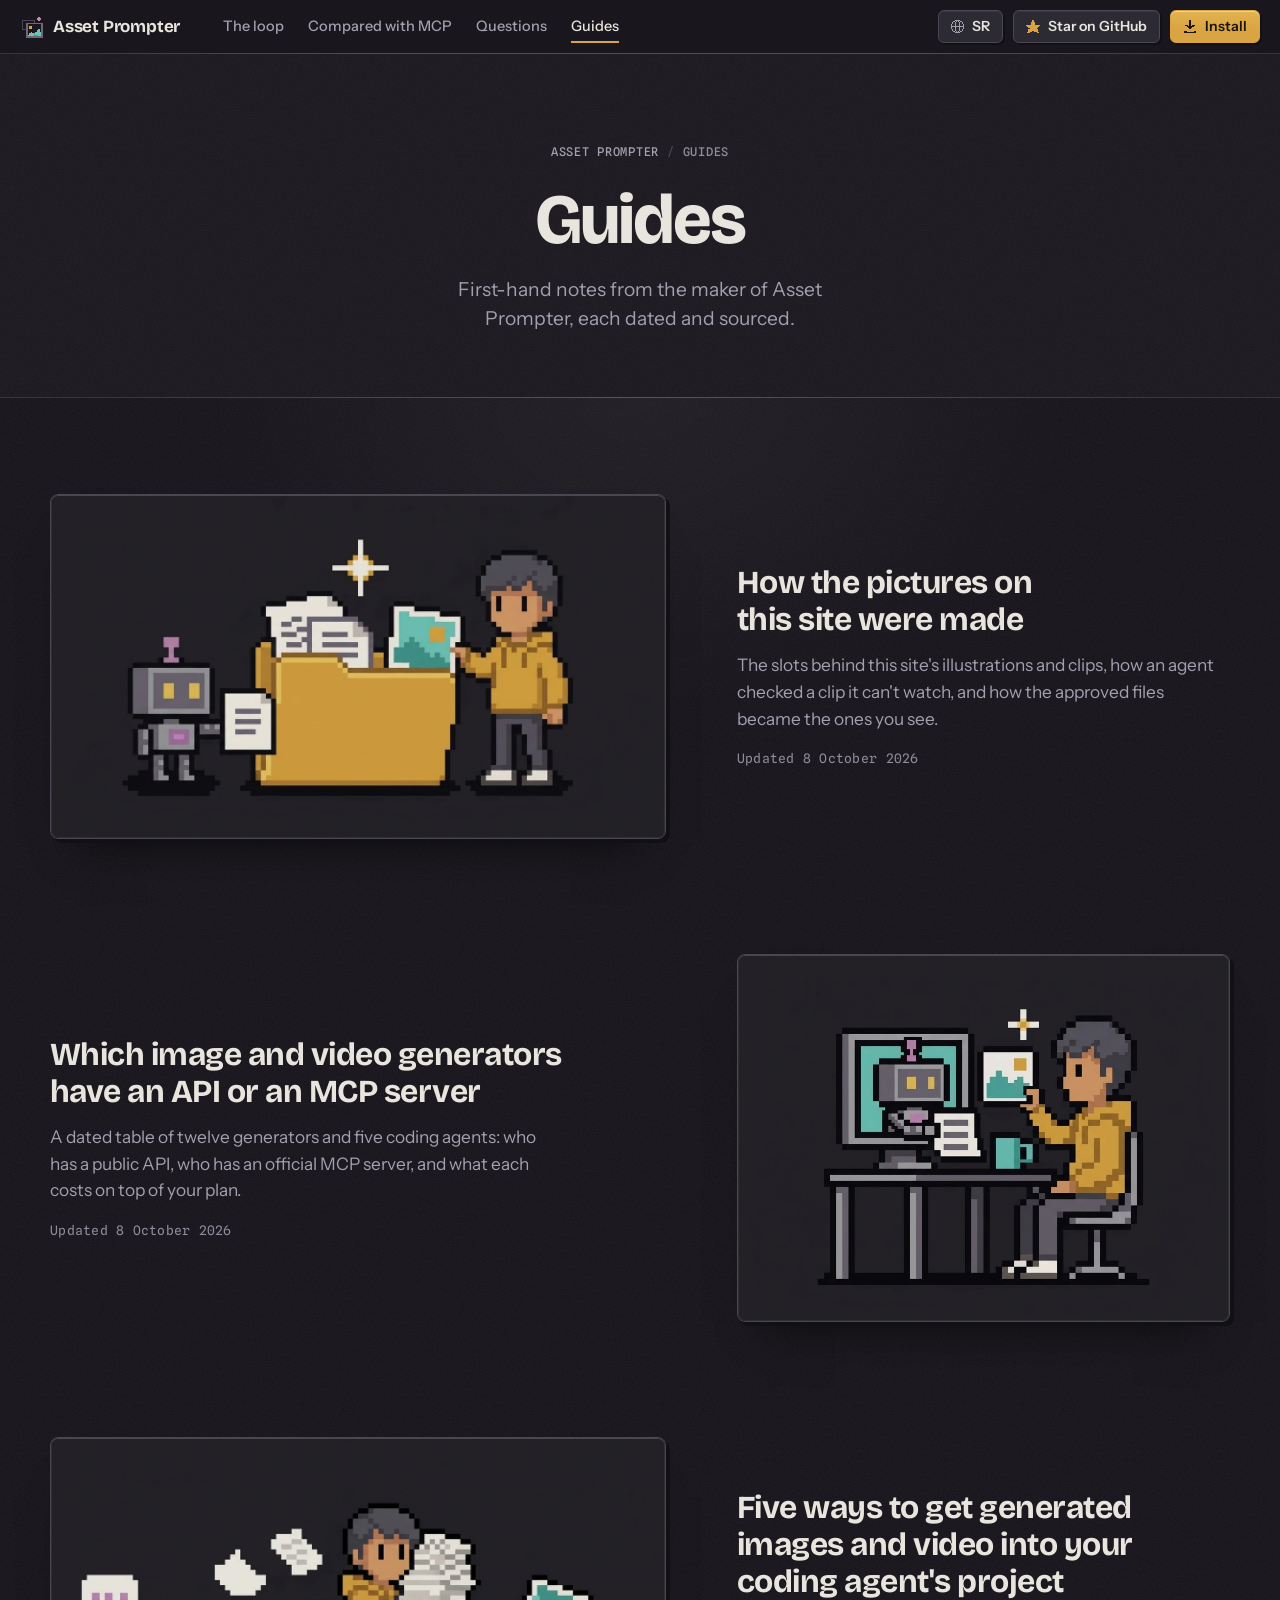
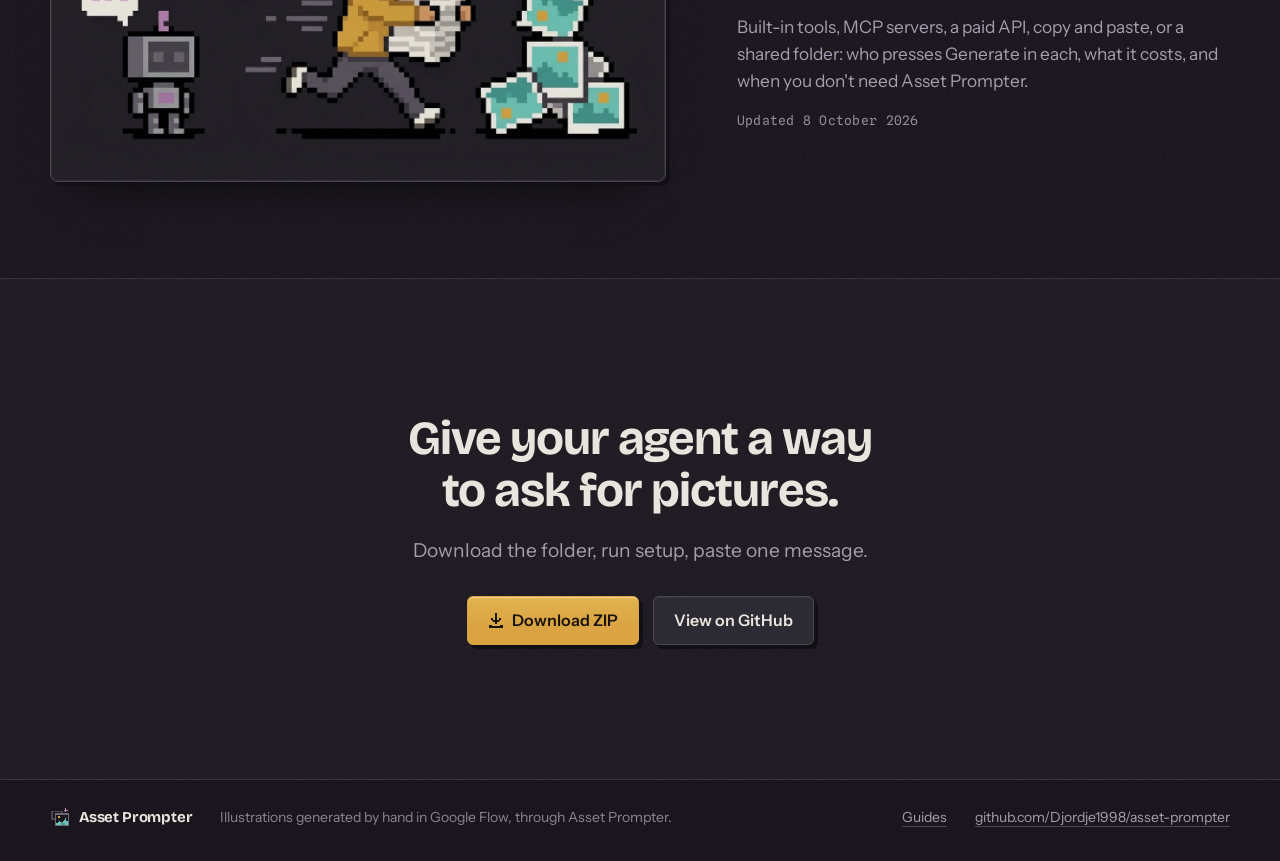
==== guides/index.html @ 22ad36cc "Guides: tables fit a tablet, show they scroll on a phone; one style of quotation marks - .guide-tabl" ====
<!doctype html>
<html lang="en">
  <head>
    <meta charset="utf-8" />
    <meta name="viewport" content="width=device-width, initial-scale=1" />
    <title data-i18n="g.hub.title">Asset Prompter guides: agents, image and video tools</title>
    <meta name="description" data-i18n-content="g.hub.description" content="How this site's pictures were made, which image and video generators have an API or MCP server, and how images get into a coding agent's project." />
    <meta name="robots" content="index, follow, max-image-preview:large, max-snippet:-1, max-video-preview:-1" />
    <meta name="author" content="Đorđe Novaković" />
    <!-- A guide sits two folders down, so every address in it starts at the root, as in 404.html. Its Serbian copy,
         made by tools/build-sr.mjs, is the same path under /sr/; both name both in their hreflang links. -->
    <link rel="canonical" href="https://assetprompter.com/guides/" />
    <link rel="alternate" hreflang="en" href="https://assetprompter.com/guides/" />
    <link rel="alternate" hreflang="sr" href="https://assetprompter.com/sr/guides/" />
    <link rel="alternate" hreflang="x-default" href="https://assetprompter.com/guides/" />
    <!-- The language. A reader who chose Serbian (with the language link of a guide, or the menu of the home page; both
         keep the choice in localStorage) and opens an English guide goes on to its Serbian copy, which the hreflang
         link above names, before anything is fetched or drawn; ?lang=en keeps English, as on the home page. A guide that
         has no Serbian copy yet has no such link, and stays. The guides load no other script. -->
    <script>
      (function () {
        var root = document.documentElement;
        var asked = (/[?&]lang=([a-z]+)/.exec(location.search) || [])[1];
        var saved = null;
        try {
          saved = localStorage.getItem("lang");
        } catch (e) {}
        var other = document.querySelector('link[rel="alternate"][hreflang="' + (root.lang === "en" ? "sr" : "en") + '"]');
        if (other) {
          var path = new URL(other.href).pathname;
          if (root.lang === "en" && (asked === "sr" || (saved === "sr" && asked !== "en"))) location.replace(path + location.hash);
          else if (root.lang !== "en" && asked === "en") location.replace(path + "?lang=en" + location.hash);
        }
        // The parts of the page, the same in both languages. A place is one of them and how far into it the window's
        // top is, since the other language's text runs to other heights (as main.js does on the home page).
        var parts = function () {
          return document.querySelectorAll("main > section, body > footer");
        };
        // Following a language link keeps that choice, as the menu of the home page does, and the reader's place. The
        // other page takes the place of this one in the history, so Back does not lead to a page the choice sends on.
        // With a modifier the link opens as any link does.
        document.addEventListener("click", function (event) {
          var link = event.target.closest && event.target.closest("a[data-lang]");
          if (!link || event.button || event.metaKey || event.ctrlKey || event.shiftKey || event.altKey) return;
          var lang = link.getAttribute("data-lang");
          var kept = false;
          try {
            localStorage.setItem("lang", lang);
            kept = localStorage.getItem("lang") === lang;
          } catch (e) {}
          try {
            var all = parts();
            for (var i = all.length - 1; i >= 0; i--) {
              var box = all[i].getBoundingClientRect();
              if (box.top <= 0 || i === 0) {
                sessionStorage.setItem("guide-place", JSON.stringify({ i: i, f: Math.max(0, Math.min(1, -box.top / box.height)), at: Date.now() }));
                break;
              }
            }
          } catch (e) {}
          event.preventDefault();
          // A Serbian choice that could not be replaced would send the English guide back to the Serbian one.
          location.replace(link.getAttribute("href") + (lang === "en" && !kept ? "?lang=en" : ""));
        });
        // Coming from the other language: start where the reader was. Once more when the fonts are in, if nothing has moved.
        var place = null;
        try {
          place = JSON.parse(sessionStorage.getItem("guide-place"));
          sessionStorage.removeItem("guide-place");
        } catch (e) {}
        if (place && Date.now() - place.at < 10000) {
          document.addEventListener("DOMContentLoaded", function () {
            var part = parts()[place.i];
            if (!part) return;
            var go = function () {
              // At once: the stylesheet's smooth scrolling would ease it.
              root.style.scrollBehavior = "auto";
              scrollTo(0, Math.round(part.getBoundingClientRect().top + scrollY + part.offsetHeight * place.f));
              root.style.scrollBehavior = "";
              return scrollY;
            };
            // Once the stylesheet is in (it holds the first paint, but not DOMContentLoaded).
            var css = document.querySelector('link[rel="stylesheet"]');
            var start = function () {
              var landed = go();
              if (document.fonts) {
                document.fonts.ready.then(function () {
                  if (scrollY === landed) go();
                });
              }
            };
            if (!css || css.sheet) start();
            else css.addEventListener("load", start);
          });
        }
      })();
    </script>
    <meta name="theme-color" content="#19171d" />
    <meta name="color-scheme" content="dark" />
    <meta name="format-detection" content="telephone=no" />
    <meta property="og:type" content="website" />
    <meta property="og:site_name" content="Asset Prompter" />
    <meta property="og:locale" data-i18n-content="og.locale" content="en_US" />
    <meta property="og:locale:alternate" data-i18n-content="og.locale.alt" content="sr_RS" />
    <meta property="og:title" data-i18n-content="g.hub.title" content="Asset Prompter guides: agents, image and video tools" />
    <meta property="og:description" data-i18n-content="g.hub.description" content="How this site's pictures were made, which image and video generators have an API or MCP server, and how images get into a coding agent's project." />
    <meta property="og:url" content="https://assetprompter.com/guides/" />
    <meta property="og:image" data-i18n-content="og.image" content="https://assetprompter.com/assets/og.jpg" />
    <meta property="og:image:type" content="image/jpeg" />
    <meta property="og:image:width" content="1200" />
    <meta property="og:image:height" content="630" />
    <meta property="og:image:alt" data-i18n-content="og.alt" content="Asset Prompter: your agent writes the prompt, you make the picture. A robot and a person on either side of a shared folder." />
    <meta name="twitter:card" content="summary_large_image" />
    <meta name="twitter:title" data-i18n-content="g.hub.title" content="Asset Prompter guides: agents, image and video tools" />
    <meta name="twitter:description" data-i18n-content="g.hub.description" content="How this site's pictures were made, which image and video generators have an API or MCP server, and how images get into a coding agent's project." />
    <meta name="twitter:image" data-i18n-content="og.image" content="https://assetprompter.com/assets/og.jpg" />
    <meta name="twitter:image:alt" data-i18n-content="og.alt" content="Asset Prompter: your agent writes the prompt, you make the picture. A robot and a person on either side of a shared folder." />
    <link rel="icon" href="/favicon.ico" sizes="32x32" />
    <link rel="icon" type="image/svg+xml" href="/favicon.svg" />
    <link rel="icon" type="image/png" sizes="192x192" href="/icon-192.png" />
    <link rel="apple-touch-icon" href="/apple-touch-icon.png" />
    <link rel="manifest" href="/site.webmanifest" />
    <meta name="apple-mobile-web-app-title" content="Asset Prompter" />
    <link rel="preload" href="/assets/fonts/bricolage-grotesque-v9-latin.woff2" as="font" type="font/woff2" crossorigin />
    <link rel="preload" href="/assets/fonts/instrument-sans-v4-latin.woff2" as="font" type="font/woff2" crossorigin />
    <link rel="stylesheet" href="/styles.css?v=w2-046" />
    <!-- What search engines and AI answers read about the guide. The page's name and description are the title and
         the description above, the article's headline is the h1, the breadcrumb's names are those above the h1. The
         site, the app and the author are described on the home page (the same @id); the author is repeated in short. -->
    <script type="application/ld+json">
      {
        "@context": "https://schema.org",
        "@graph": [
          {
            "@type": "CollectionPage",
            "@id": "https://assetprompter.com/guides/#webpage",
            "url": "https://assetprompter.com/guides/",
            "name": "Asset Prompter guides: agents, image and video tools",
            "description": "How this site's pictures were made, which image and video generators have an API or MCP server, and how images get into a coding agent's project.",
            "inLanguage": "en",
            "isPartOf": {
              "@id": "https://assetprompter.com/#website"
            },
            "about": {
              "@id": "https://assetprompter.com/#app"
            },
            "breadcrumb": {
              "@id": "https://assetprompter.com/guides/#breadcrumb"
            },
            "primaryImageOfPage": {
              "@type": "ImageObject",
              "url": "https://assetprompter.com/assets/og.jpg",
              "width": 1200,
              "height": 630
            },
            "hasPart": [
              {
                "@id": "https://assetprompter.com/guides/how-this-site-was-made/#article"
              },
              {
                "@id": "https://assetprompter.com/guides/image-generators-api-mcp/#article"
              },
              {
                "@id": "https://assetprompter.com/guides/get-images-into-coding-agent-project/#article"
              }
            ],
            "datePublished": "2026-10-08",
            "dateModified": "2026-10-08"
          },
          {
            "@type": "BreadcrumbList",
            "@id": "https://assetprompter.com/guides/#breadcrumb",
            "itemListElement": [
              {
                "@type": "ListItem",
                "position": 1,
                "name": "Asset Prompter",
                "item": "https://assetprompter.com/"
              },
              {
                "@type": "ListItem",
                "position": 2,
                "name": "Guides"
              }
            ]
          }
        ]
      }
    </script>
  </head>
  <body>
    <svg xmlns="http://www.w3.org/2000/svg" class="sprite" aria-hidden="true">
      <symbol id="logo" viewBox="0 0 16 16"><rect x="12" y="1" width="1" height="1" fill="#c08ab5"/><rect x="11" y="2" width="3" height="1" fill="#c08ab5"/><rect x="1" y="3" width="9" height="1" fill="#4a4652"/><rect x="12" y="3" width="1" height="1" fill="#c08ab5"/><rect x="1" y="4" width="1" height="1" fill="#4a4652"/><rect x="9" y="4" width="1" height="1" fill="#4a4652"/><rect x="1" y="5" width="1" height="1" fill="#4a4652"/><rect x="4" y="5" width="11" height="1" fill="#6e6878"/><rect x="1" y="6" width="1" height="1" fill="#4a4652"/><rect x="4" y="6" width="1" height="1" fill="#6e6878"/><rect x="14" y="6" width="1" height="1" fill="#6e6878"/><rect x="1" y="7" width="1" height="1" fill="#4a4652"/><rect x="4" y="7" width="1" height="1" fill="#6e6878"/><rect x="6" y="7" width="2" height="1" fill="#d9a441"/><rect x="14" y="7" width="1" height="1" fill="#6e6878"/><rect x="1" y="8" width="1" height="1" fill="#4a4652"/><rect x="4" y="8" width="1" height="1" fill="#6e6878"/><rect x="6" y="8" width="2" height="1" fill="#d9a441"/><rect x="14" y="8" width="1" height="1" fill="#6e6878"/><rect x="1" y="9" width="3" height="1" fill="#4a4652"/><rect x="4" y="9" width="1" height="1" fill="#6e6878"/><rect x="12" y="9" width="1" height="1" fill="#6cc4b8"/><rect x="14" y="9" width="1" height="1" fill="#6e6878"/><rect x="4" y="10" width="1" height="1" fill="#6e6878"/><rect x="11" y="10" width="2" height="1" fill="#6cc4b8"/><rect x="14" y="10" width="1" height="1" fill="#6e6878"/><rect x="4" y="11" width="1" height="1" fill="#6e6878"/><rect x="7" y="11" width="1" height="1" fill="#6cc4b8"/><rect x="10" y="11" width="4" height="1" fill="#6cc4b8"/><rect x="14" y="11" width="1" height="1" fill="#6e6878"/><rect x="4" y="12" width="1" height="1" fill="#6e6878"/><rect x="6" y="12" width="3" height="1" fill="#6cc4b8"/><rect x="9" y="12" width="1" height="1" fill="#4f9e94"/><rect x="10" y="12" width="4" height="1" fill="#6cc4b8"/><rect x="14" y="12" width="1" height="1" fill="#6e6878"/><rect x="4" y="13" width="1" height="1" fill="#6e6878"/><rect x="5" y="13" width="4" height="1" fill="#6cc4b8"/><rect x="9" y="13" width="3" height="1" fill="#4f9e94"/><rect x="12" y="13" width="2" height="1" fill="#6cc4b8"/><rect x="14" y="13" width="1" height="1" fill="#6e6878"/><rect x="4" y="14" width="11" height="1" fill="#6e6878"/></symbol>
      <symbol id="i-star" viewBox="0 0 12 12"><path d="M5 0h2v1h-2zM5 1h2v1h-2zM4 2h4v1h-4zM4 3h4v1h-4zM0 4h12v1h-12zM1 5h10v1h-10zM2 6h8v1h-8zM3 7h6v1h-6zM2 8h8v1h-8zM2 9h3v1h-3zM7 9h3v1h-3zM1 10h2v1h-2zM9 10h2v1h-2z"/></symbol>
      <symbol id="i-download" viewBox="0 0 12 12"><path d="M5 0h2v1h-2zM5 1h2v1h-2zM5 2h2v1h-2zM5 3h2v1h-2zM2 4h2v1h-2zM5 4h2v1h-2zM8 4h2v1h-2zM3 5h6v1h-6zM4 6h4v1h-4zM5 7h2v1h-2zM1 9h2v1h-2zM9 9h2v1h-2zM1 10h10v1h-10z"/></symbol>
      <symbol id="i-globe" viewBox="0 0 12 12"><path d="M3 0h5v1h-5zM2 1h1v1h-1zM4 1h1v1h-1zM6 1h1v1h-1zM8 1h1v1h-1zM1 2h1v1h-1zM3 2h1v1h-1zM7 2h1v1h-1zM9 2h1v1h-1zM0 3h1v1h-1zM3 3h1v1h-1zM7 3h1v1h-1zM10 3h1v1h-1zM0 4h1v1h-1zM3 4h1v1h-1zM7 4h1v1h-1zM10 4h1v1h-1zM0 5h11v1h-11zM0 6h1v1h-1zM3 6h1v1h-1zM7 6h1v1h-1zM10 6h1v1h-1zM0 7h1v1h-1zM3 7h1v1h-1zM7 7h1v1h-1zM10 7h1v1h-1zM1 8h1v1h-1zM3 8h1v1h-1zM7 8h1v1h-1zM9 8h1v1h-1zM2 9h1v1h-1zM4 9h1v1h-1zM6 9h1v1h-1zM8 9h1v1h-1zM3 10h5v1h-5z"/></symbol>
      <symbol id="i-spark" viewBox="0 0 12 12"><path d="M5 0h1v1h-1zM5 1h1v1h-1zM4 2h3v1h-3zM2 3h7v1h-7zM4 4h3v1h-3zM5 5h1v1h-1zM10 5h1v1h-1zM5 6h1v1h-1zM9 6h3v1h-3zM10 7h1v1h-1zM3 8h1v1h-1zM2 9h3v1h-3zM3 10h1v1h-1z"/></symbol>
      <symbol id="i-check" viewBox="0 0 12 12"><path d="M10 1h2v1h-2zM9 2h3v1h-3zM8 3h3v1h-3zM1 4h2v1h-2zM7 4h3v1h-3zM1 5h3v1h-3zM6 5h3v1h-3zM2 6h5v1h-5zM3 7h3v1h-3zM4 8h1v1h-1z"/></symbol>
      <symbol id="i-info" viewBox="0 0 12 12"><path d="M3 0h6v1h-6zM2 1h1v1h-1zM9 1h1v1h-1zM1 2h1v1h-1zM5 2h2v1h-2zM10 2h1v1h-1zM1 3h1v1h-1zM10 3h1v1h-1zM1 4h1v1h-1zM5 4h2v1h-2zM10 4h1v1h-1zM1 5h1v1h-1zM5 5h2v1h-2zM10 5h1v1h-1zM1 6h1v1h-1zM5 6h2v1h-2zM10 6h1v1h-1zM1 7h1v1h-1zM5 7h2v1h-2zM10 7h1v1h-1zM2 8h1v1h-1zM9 8h1v1h-1zM3 9h6v1h-6z"/></symbol>
    </svg>

    <a class="skip" href="#main" data-i18n="skip">Skip to content</a>

    <header class="bar">
      <a class="brand" href="/">
        <svg class="logo" width="24" height="24" aria-hidden="true"><use href="#logo" /></svg>
        Asset Prompter
      </a>
      <!-- The home page's sections, and the guides. -->
      <nav class="bar-links" aria-label="Site" data-i18n-aria-label="g.nav.label">
        <a href="/#loop" data-i18n="nav.loop">The loop</a>
        <a href="/#mcp" data-i18n="nav.mcp">Compared with MCP</a>
        <a href="/#questions" data-i18n="nav.questions">Questions</a>
        <a href="/guides/" aria-current="page" data-i18n="foot.guides">Guides</a>
      </nav>
      <div class="bar-right">
        <!-- The language: a plain link to this page in the other language, drawn like the home page's language button, which works
             without a script. The script at the top keeps the choice and the reader's place. -->
        <a class="btn lang-btn" href="/sr/guides/" hreflang="sr" lang="sr-Latn" data-lang="sr" aria-label="Srpski: ova stranica na srpskom">
          <svg class="icon" width="14" height="14" aria-hidden="true"><use href="#i-globe" /></svg>
          <span class="lang-code">SR</span>
        </a>
        <a class="btn bar-github" href="https://github.com/Djordje1998/asset-prompter" target="_blank" rel="noopener" aria-label="Star on GitHub: Asset Prompter" data-i18n-aria-label="star.label">
          <svg class="icon" width="14" height="14" aria-hidden="true"><use href="#i-star" /></svg>
          <span class="bar-github-text" data-i18n="star">Star<span class="bar-github-on"> on GitHub</span></span>
        </a>
        <a class="btn btn-primary" href="/#install" data-i18n-text="install">
          <svg class="icon" width="14" height="14" aria-hidden="true"><use href="#i-download" /></svg>
          Install
        </a>
      </div>
    </header>

    <main id="main">
      <section class="section guide-top">
        <div class="wrap">
          <nav class="crumbs" aria-label="Breadcrumb" data-i18n-aria-label="g.crumbs.label">
            <ol>
              <li><a href="/" data-i18n="g.crumbs.home">Asset Prompter</a></li>
              <li aria-current="page" data-i18n="foot.guides">Guides</li>
            </ol>
          </nav>
          <div class="head">
            <h1 data-i18n="g.hub.h1">Guides</h1>
            <p class="lead" data-i18n="g.hub.lead">First-hand notes from the maker of Asset Prompter, each dated and sourced.</p>
          </div>
        </div>
      </section>

      <section class="section band guide-sec guide-list">
        <div class="wrap">
          <div class="rows">
            <article class="row">
              <figure class="row-pic">
                <img src="/assets/art/loop-relay.webp" data-i18n-alt="hero.alt" alt="Pixel art: a robot puts a prompt sheet into a shared folder from one side, and a person puts a finished picture in from the other." width="1280" height="714" loading="eager" />
              </figure>
              <div class="row-text">
                <h2 class="h-sub"><a href="/guides/how-this-site-was-made/" data-i18n="g.hub.made.h">How the pictures on this site were made</a></h2>
                <p data-i18n="g.hub.made.p">The slots behind this site's illustrations and clips, how an agent checked a clip it can't watch, and how the approved files became the ones you see.</p>
                <p class="guide-meta" data-i18n="g.updated">Updated <time datetime="2026-10-08">8 October 2026</time></p>
              </div>
            </article>
            <article class="row is-flip">
              <figure class="row-pic">
                <img src="/assets/art/you-are-the-server.webp" data-i18n-alt="mcp.alt" alt="Pixel art: the person in the gold hoodie sits at their own desk and holds up a finished picture. The robot is inside the monitor and holds a prompt sheet out of the screen toward them." width="960" height="716" loading="lazy" />
              </figure>
              <div class="row-text">
                <h2 class="h-sub"><a href="/guides/image-generators-api-mcp/" data-i18n="g.hub.api.h">Which image and video generators have an API or an MCP server</a></h2>
                <p data-i18n="g.hub.api.p">A dated table of twelve generators and five coding agents: who has a public API, who has an official MCP server, and what each costs on top of your plan.</p>
                <p class="guide-meta" data-i18n="g.updated">Updated <time datetime="2026-10-08">8 October 2026</time></p>
              </div>
            </article>
            <article class="row">
              <figure class="row-pic">
                <img src="/assets/art/problem-courier.webp" data-i18n-alt="why.alt" alt="Pixel art: a person runs between a chat bubble and a pile of pictures, papers flying, while a robot waits and sees none of it." width="1280" height="714" loading="lazy" />
              </figure>
              <div class="row-text">
                <h2 class="h-sub"><a href="/guides/get-images-into-coding-agent-project/" data-i18n="g.hub.ways.h">Five ways to get generated images and video into your coding agent's project</a></h2>
                <p data-i18n="g.hub.ways.p">Built-in tools, MCP servers, a paid API, copy and paste, or a shared folder: who presses Generate in each, what it costs, and when you don't need Asset Prompter.</p>
                <p class="guide-meta" data-i18n="g.updated">Updated <time datetime="2026-10-08">8 October 2026</time></p>
              </div>
            </article>
          </div>
        </div>
      </section>

      <section class="section closing">
        <div class="wrap">
          <div class="head">
            <h2 data-i18n="closing.h2">Give your agent a way to ask for pictures.</h2>
            <p class="lead" data-i18n="closing.lead">Download the folder, run setup, paste one message.</p>
          </div>
          <div class="hero-cta">
            <a class="btn btn-primary btn-lg" href="https://github.com/Djordje1998/asset-prompter/archive/refs/heads/master.zip" data-i18n-text="download">
              <svg class="icon" width="16" height="16" aria-hidden="true"><use href="#i-download" /></svg>
              Download ZIP
            </a>
            <a class="btn btn-lg" href="https://github.com/Djordje1998/asset-prompter" target="_blank" rel="noopener" data-i18n="github">View on GitHub</a>
          </div>
        </div>
      </section>
    </main>

    <footer class="foot is-band">
      <div class="wrap foot-row">
        <span class="brand">
          <svg class="logo" width="20" height="20" aria-hidden="true"><use href="#logo" /></svg>
          Asset Prompter
        </span>
        <span data-i18n="foot.art">Illustrations generated by hand in Google Flow, through Asset Prompter.</span>
        <span class="foot-links">
          <a href="/guides/" data-i18n="foot.guides">Guides</a>
          <a href="https://github.com/Djordje1998/asset-prompter" target="_blank" rel="noopener">github.com/Djordje1998/asset-prompter</a>
        </span>
      </div>
    </footer>
  </body>
</html>
---- styles.css ----
/*
  Asset Prompter landing page, the "material, light and touch" version.

  The page wears the app's chrome: dark surfaces, thin edges, hard offset shadows, pixel glyphs and status tones.
  One rule runs through it: violet is the agent, mustard is you.
  On top of that sits one idea: light is a material. Surfaces have a lit inner edge, pictures are framed like objects,
  cards and pictures catch a soft light under the pointer, and the hero's marks sit in glass cubes.

  Contents
    1. Tokens            5. Light under the pointer     9. Compared with MCP     13. Install
    2. Base and type     6. Entrances                  10. The courier           14. Questions
    3. Buttons, tags     7. Hero and the hub           11. For the agent         15. Closing, footer
    4. Bar, grounds,     8. The loop                   12. Uses, trade-offs      16. Narrower screens
       frames                                                                    17. Reduced motion
                                                                                 18. Guides

  Motion animates transform and opacity only. Everything that hides something first sits under .motion,
  which main.js sets only when the reader has not asked for less motion, or in the load sequence of the hero,
  which is plain CSS and ends visible.
*/

/* ================= 1. Tokens ================= */

:root {
  color-scheme: dark;

  /* surfaces */
  --page: #1d1b21;
  --bar: #19171d;
  --card: #26242b;
  --card-hover: #2c2a32;
  --well: #1a181e;
  --ink: #111014;

  /* edges */
  --edge: #37343e;
  --edge-strong: #4a4652;
  --line: 1px solid var(--edge);
  --shadow: 4px 4px 0 var(--ink);
  --shadow-small: 2px 2px 0 var(--ink);
  --shadow-big: 8px 8px 0 var(--ink);
  --radius: 6px;

  /* text */
  --text: #e8e4de;
  --muted: #a49faf;
  --faint: #7d7887;

  /* status tones, as in the app */
  --generate: #d9a441;
  --review: #74a9d8;
  --agent: #c08ab5;
  --approved: #82bc7c;
  --image: #6cc4b8;

  --primary: #d9a441;
  --primary-hover: #e4b458;
  --on-primary: #1a1408;

  --display: "Bricolage Grotesque", "Bricolage Grotesque Fallback", "Segoe UI", system-ui, sans-serif;
  --body: "Instrument Sans", "Instrument Sans Fallback", system-ui, -apple-system, "Segoe UI", sans-serif;
  --mono: "Spline Sans Mono", "Spline Sans Mono Fallback", ui-monospace, "Cascadia Mono", Consolas, monospace;

  --wrap: 1180px;
  --bar-h: 52px;
  --ease: cubic-bezier(0.2, 0.7, 0.2, 1);
  --ease-out: cubic-bezier(0.16, 1, 0.3, 1);
  --ease-spring: cubic-bezier(0.34, 1.45, 0.64, 1);

  /* light: the lit inner edge of a surface, and the soft shadow that sits under the hard one */
  --hi: rgb(255 255 255 / 0.06);
  --hi-strong: rgb(255 255 255 / 0.13);
  --shadow-soft: 0 30px 44px -30px rgb(0 0 0 / 0.75);

  /* a fine grain for the grounds, drawn by the browser */
  --grain: url("data:image/svg+xml,%3Csvg xmlns='http://www.w3.org/2000/svg' width='180' height='180'%3E%3Cfilter id='n'%3E%3CfeTurbulence type='fractalNoise' baseFrequency='.85' numOctaves='2' stitchTiles='stitch'/%3E%3CfeColorMatrix values='0 0 0 0 1 0 0 0 0 1 0 0 0 0 1 .6 0 0 0 -.22'/%3E%3C/filter%3E%3Crect width='180' height='180' filter='url(%23n)' opacity='.1'/%3E%3C/svg%3E");
}

/* ================= 2. Base and type ================= */

/* The three fonts, served from assets/fonts/ (licences beside them): the files Google Fonts sends a current browser,
   with its rules unchanged. One file holds every weight of a family for one range of letters, and a browser fetches it
   only when the page uses one of them. The Vietnamese file is never used here and stays so the rules remain Google's.
   index.html preloads the two latin files the hero needs first. Serbian's letters with marks come from the -sr rules
   after Google's: the same glyphs cut out of the latin-ext files by tools/sr-fonts.mjs, a tenth of their bytes. */

/* vietnamese */
@font-face {
  font-family: "Bricolage Grotesque";
  font-style: normal;
  font-weight: 400 800;
  font-stretch: 100%;
  font-display: swap;
  src: url("assets/fonts/bricolage-grotesque-v9-vietnamese.woff2") format("woff2");
  unicode-range: U+0102-0103, U+0110-0111, U+0128-0129, U+0168-0169, U+01A0-01A1, U+01AF-01B0, U+0300-0301, U+0303-0304, U+0308-0309, U+0323, U+0329, U+1EA0-1EF9, U+20AB;
}

/* latin-ext */
@font-face {
  font-family: "Bricolage Grotesque";
  font-style: normal;
  font-weight: 400 800;
  font-stretch: 100%;
  font-display: swap;
  src: url("assets/fonts/bricolage-grotesque-v9-latin-ext.woff2") format("woff2");
  unicode-range: U+0100-02BA, U+02BD-02C5, U+02C7-02CC, U+02CE-02D7, U+02DD-02FF, U+0304, U+0308, U+0329, U+1D00-1DBF, U+1E00-1E9F, U+1EF2-1EFF, U+2020, U+20A0-20AB, U+20AD-20C4, U+2113, U+2C60-2C7F, U+A720-A7FF;
}

/* latin */
@font-face {
  font-family: "Bricolage Grotesque";
  font-style: normal;
  font-weight: 400 800;
  font-stretch: 100%;
  font-display: swap;
  src: url("assets/fonts/bricolage-grotesque-v9-latin.woff2") format("woff2");
  unicode-range: U+0000-00FF, U+0131, U+0152-0153, U+02BB-02BC, U+02C6, U+02DA, U+02DC, U+0304, U+0308, U+0329, U+2000-206F, U+20AC, U+2122, U+2191, U+2193, U+2212, U+2215, U+FEFF, U+FFFD;
}

/* latin-ext */
@font-face {
  font-family: "Instrument Sans";
  font-style: normal;
  font-weight: 400;
  font-stretch: 100%;
  font-display: swap;
  src: url("assets/fonts/instrument-sans-v4-latin-ext.woff2") format("woff2");
  unicode-range: U+0100-02BA, U+02BD-02C5, U+02C7-02CC, U+02CE-02D7, U+02DD-02FF, U+0304, U+0308, U+0329, U+1D00-1DBF, U+1E00-1E9F, U+1EF2-1EFF, U+2020, U+20A0-20AB, U+20AD-20C4, U+2113, U+2C60-2C7F, U+A720-A7FF;
}

/* latin */
@font-face {
  font-family: "Instrument Sans";
  font-style: normal;
  font-weight: 400;
  font-stretch: 100%;
  font-display: swap;
  src: url("assets/fonts/instrument-sans-v4-latin.woff2") format("woff2");
  unicode-range: U+0000-00FF, U+0131, U+0152-0153, U+02BB-02BC, U+02C6, U+02DA, U+02DC, U+0304, U+0308, U+0329, U+2000-206F, U+20AC, U+2122, U+2191, U+2193, U+2212, U+2215, U+FEFF, U+FFFD;
}

/* latin-ext */
@font-face {
  font-family: "Instrument Sans";
  font-style: normal;
  font-weight: 500;
  font-stretch: 100%;
  font-display: swap;
  src: url("assets/fonts/instrument-sans-v4-latin-ext.woff2") format("woff2");
  unicode-range: U+0100-02BA, U+02BD-02C5, U+02C7-02CC, U+02CE-02D7, U+02DD-02FF, U+0304, U+0308, U+0329, U+1D00-1DBF, U+1E00-1E9F, U+1EF2-1EFF, U+2020, U+20A0-20AB, U+20AD-20C4, U+2113, U+2C60-2C7F, U+A720-A7FF;
}

/* latin */
@font-face {
  font-family: "Instrument Sans";
  font-style: normal;
  font-weight: 500;
  font-stretch: 100%;
  font-display: swap;
  src: url("assets/fonts/instrument-sans-v4-latin.woff2") format("woff2");
  unicode-range: U+0000-00FF, U+0131, U+0152-0153, U+02BB-02BC, U+02C6, U+02DA, U+02DC, U+0304, U+0308, U+0329, U+2000-206F, U+20AC, U+2122, U+2191, U+2193, U+2212, U+2215, U+FEFF, U+FFFD;
}

/* latin-ext */
@font-face {
  font-family: "Instrument Sans";
  font-style: normal;
  font-weight: 600;
  font-stretch: 100%;
  font-display: swap;
  src: url("assets/fonts/instrument-sans-v4-latin-ext.woff2") format("woff2");
  unicode-range: U+0100-02BA, U+02BD-02C5, U+02C7-02CC, U+02CE-02D7, U+02DD-02FF, U+0304, U+0308, U+0329, U+1D00-1DBF, U+1E00-1E9F, U+1EF2-1EFF, U+2020, U+20A0-20AB, U+20AD-20C4, U+2113, U+2C60-2C7F, U+A720-A7FF;
}

/* latin */
@font-face {
  font-family: "Instrument Sans";
  font-style: normal;
  font-weight: 600;
  font-stretch: 100%;
  font-display: swap;
  src: url("assets/fonts/instrument-sans-v4-latin.woff2") format("woff2");
  unicode-range: U+0000-00FF, U+0131, U+0152-0153, U+02BB-02BC, U+02C6, U+02DA, U+02DC, U+0304, U+0308, U+0329, U+2000-206F, U+20AC, U+2122, U+2191, U+2193, U+2212, U+2215, U+FEFF, U+FFFD;
}

/* latin-ext */
@font-face {
  font-family: "Spline Sans Mono";
  font-style: normal;
  font-weight: 400;
  font-display: swap;
  src: url("assets/fonts/spline-sans-mono-v13-latin-ext.woff2") format("woff2");
  unicode-range: U+0100-02BA, U+02BD-02C5, U+02C7-02CC, U+02CE-02D7, U+02DD-02FF, U+0304, U+0308, U+0329, U+1D00-1DBF, U+1E00-1E9F, U+1EF2-1EFF, U+2020, U+20A0-20AB, U+20AD-20C4, U+2113, U+2C60-2C7F, U+A720-A7FF;
}

/* latin */
@font-face {
  font-family: "Spline Sans Mono";
  font-style: normal;
  font-weight: 400;
  font-display: swap;
  src: url("assets/fonts/spline-sans-mono-v13-latin.woff2") format("woff2");
  unicode-range: U+0000-00FF, U+0131, U+0152-0153, U+02BB-02BC, U+02C6, U+02DA, U+02DC, U+0304, U+0308, U+0329, U+2000-206F, U+20AC, U+2122, U+2191, U+2193, U+2212, U+2215, U+FEFF, U+FFFD;
}

/* latin-ext */
@font-face {
  font-family: "Spline Sans Mono";
  font-style: normal;
  font-weight: 500;
  font-display: swap;
  src: url("assets/fonts/spline-sans-mono-v13-latin-ext.woff2") format("woff2");
  unicode-range: U+0100-02BA, U+02BD-02C5, U+02C7-02CC, U+02CE-02D7, U+02DD-02FF, U+0304, U+0308, U+0329, U+1D00-1DBF, U+1E00-1E9F, U+1EF2-1EFF, U+2020, U+20A0-20AB, U+20AD-20C4, U+2113, U+2C60-2C7F, U+A720-A7FF;
}

/* latin */
@font-face {
  font-family: "Spline Sans Mono";
  font-style: normal;
  font-weight: 500;
  font-display: swap;
  src: url("assets/fonts/spline-sans-mono-v13-latin.woff2") format("woff2");
  unicode-range: U+0000-00FF, U+0131, U+0152-0153, U+02BB-02BC, U+02C6, U+02DA, U+02DC, U+0304, U+0308, U+0329, U+2000-206F, U+20AC, U+2122, U+2191, U+2193, U+2212, U+2215, U+FEFF, U+FFFD;
}

/* Serbian: Ć ć Č č Đ đ Š š Ž ž. Declared last, so they are tried first for these letters; any other letter of latin-ext
   still comes from Google's file. */
@font-face {
  font-family: "Bricolage Grotesque";
  font-style: normal;
  font-weight: 400 800;
  font-stretch: 100%;
  font-display: swap;
  src: url("assets/fonts/bricolage-grotesque-v9-sr.woff2") format("woff2");
  unicode-range: U+0106-0107, U+010C-010D, U+0110-0111, U+0160-0161, U+017D-017E;
}

@font-face {
  font-family: "Instrument Sans";
  font-style: normal;
  font-weight: 400;
  font-stretch: 100%;
  font-display: swap;
  src: url("assets/fonts/instrument-sans-v4-sr.woff2") format("woff2");
  unicode-range: U+0106-0107, U+010C-010D, U+0110-0111, U+0160-0161, U+017D-017E;
}

@font-face {
  font-family: "Instrument Sans";
  font-style: normal;
  font-weight: 500;
  font-stretch: 100%;
  font-display: swap;
  src: url("assets/fonts/instrument-sans-v4-sr.woff2") format("woff2");
  unicode-range: U+0106-0107, U+010C-010D, U+0110-0111, U+0160-0161, U+017D-017E;
}

@font-face {
  font-family: "Instrument Sans";
  font-style: normal;
  font-weight: 600;
  font-stretch: 100%;
  font-display: swap;
  src: url("assets/fonts/instrument-sans-v4-sr.woff2") format("woff2");
  unicode-range: U+0106-0107, U+010C-010D, U+0110-0111, U+0160-0161, U+017D-017E;
}

@font-face {
  font-family: "Spline Sans Mono";
  font-style: normal;
  font-weight: 400;
  font-display: swap;
  src: url("assets/fonts/spline-sans-mono-v13-sr.woff2") format("woff2");
  unicode-range: U+0106-0107, U+010C-010D, U+0110-0111, U+0160-0161, U+017D-017E;
}

@font-face {
  font-family: "Spline Sans Mono";
  font-style: normal;
  font-weight: 500;
  font-display: swap;
  src: url("assets/fonts/spline-sans-mono-v13-sr.woff2") format("woff2");
  unicode-range: U+0106-0107, U+010C-010D, U+0110-0111, U+0160-0161, U+017D-017E;
}

/* While a font is on its way, the text stands in Arial (Liberation Sans or Arimo on Linux and ChromeOS, Helvetica
   where there is no Arial) or Courier New (Liberation Mono, Cousine), sized to take the room the font will take, so
   that the page moves as little as it can when the font comes in. Each size-adjust is how wide the page's own text is in
   the font against the stand-in, laid out at 360 to 1920 px in both languages; the ascent and descent are the font's
   (hhea, the same as its typo metrics), divided by it. The range is only the letters all three fonts have: any other
   still falls to the system's font, as without these rules, so the page looks the same once the fonts are in.
   On a system without any of these (Android), the next font in the list stands in, as before. */
@font-face {
  font-family: "Bricolage Grotesque Fallback";
  font-weight: 100 900;
  src: local("Arial Bold"), local("Arial-BoldMT"), local("Liberation Sans Bold"), local("LiberationSans-Bold"), local("Arimo Bold"), local("Arimo-Bold"), local("Helvetica Bold"), local("Helvetica-Bold");
  size-adjust: 100.0%;
  ascent-override: 93.00%;
  descent-override: 27.00%;
  line-gap-override: 0%;
  unicode-range: U+0020-007E, U+00A0-00A3, U+00A5, U+00A7-00AB, U+00AE-00B0, U+00B4, U+00B6-00B8, U+00BA-00BB, U+00BF-0107, U+010A-0113, U+0116-011B, U+011E-0123, U+0126-0127, U+012A-012B, U+012E-0133, U+0136-0137, U+0139-013E, U+0141-0148, U+014A-014D, U+0150-015B, U+015E-0161, U+0164-0165, U+016A-017E, U+0218-021B, U+0237, U+2013-2014, U+2018-201A, U+201C-201E, U+2022, U+2026, U+2039-203A;
}

@font-face {
  font-family: "Instrument Sans Fallback";
  font-weight: 100 449;
  src: local("Arial"), local("ArialMT"), local("Liberation Sans"), local("LiberationSans"), local("Arimo"), local("Helvetica");
  size-adjust: 102.5%;
  ascent-override: 94.63%;
  descent-override: 24.39%;
  line-gap-override: 0%;
  unicode-range: U+0020-007E, U+00A0-00A3, U+00A5, U+00A7-00AB, U+00AE-00B0, U+00B4, U+00B6-00B8, U+00BA-00BB, U+00BF-0107, U+010A-0113, U+0116-011B, U+011E-0123, U+0126-0127, U+012A-012B, U+012E-0133, U+0136-0137, U+0139-013E, U+0141-0148, U+014A-014D, U+0150-015B, U+015E-0161, U+0164-0165, U+016A-017E, U+0218-021B, U+0237, U+2013-2014, U+2018-201A, U+201C-201E, U+2022, U+2026, U+2039-203A;
}

@font-face {
  font-family: "Instrument Sans Fallback";
  font-weight: 450 549;
  src: local("Arial"), local("ArialMT"), local("Liberation Sans"), local("LiberationSans"), local("Arimo"), local("Helvetica");
  size-adjust: 105.0%;
  ascent-override: 92.38%;
  descent-override: 23.81%;
  line-gap-override: 0%;
  unicode-range: U+0020-007E, U+00A0-00A3, U+00A5, U+00A7-00AB, U+00AE-00B0, U+00B4, U+00B6-00B8, U+00BA-00BB, U+00BF-0107, U+010A-0113, U+0116-011B, U+011E-0123, U+0126-0127, U+012A-012B, U+012E-0133, U+0136-0137, U+0139-013E, U+0141-0148, U+014A-014D, U+0150-015B, U+015E-0161, U+0164-0165, U+016A-017E, U+0218-021B, U+0237, U+2013-2014, U+2018-201A, U+201C-201E, U+2022, U+2026, U+2039-203A;
}

@font-face {
  font-family: "Instrument Sans Fallback";
  font-weight: 550 900;
  src: local("Arial Bold"), local("Arial-BoldMT"), local("Liberation Sans Bold"), local("LiberationSans-Bold"), local("Arimo Bold"), local("Arimo-Bold"), local("Helvetica Bold"), local("Helvetica-Bold");
  size-adjust: 95.5%;
  ascent-override: 101.57%;
  descent-override: 26.18%;
  line-gap-override: 0%;
  unicode-range: U+0020-007E, U+00A0-00A3, U+00A5, U+00A7-00AB, U+00AE-00B0, U+00B4, U+00B6-00B8, U+00BA-00BB, U+00BF-0107, U+010A-0113, U+0116-011B, U+011E-0123, U+0126-0127, U+012A-012B, U+012E-0133, U+0136-0137, U+0139-013E, U+0141-0148, U+014A-014D, U+0150-015B, U+015E-0161, U+0164-0165, U+016A-017E, U+0218-021B, U+0237, U+2013-2014, U+2018-201A, U+201C-201E, U+2022, U+2026, U+2039-203A;
}

@font-face {
  font-family: "Spline Sans Mono Fallback";
  font-weight: 100 900;
  src: local("Courier New"), local("CourierNewPSMT"), local("Liberation Mono"), local("LiberationMono"), local("Cousine");
  size-adjust: 100.0%;
  ascent-override: 96.35%;
  descent-override: 23.65%;
  line-gap-override: 0%;
  unicode-range: U+0020-007E, U+00A0-00A3, U+00A5, U+00A7-00AB, U+00AE-00B0, U+00B4, U+00B6-00B8, U+00BA-00BB, U+00BF-0107, U+010A-0113, U+0116-011B, U+011E-0123, U+0126-0127, U+012A-012B, U+012E-0133, U+0136-0137, U+0139-013E, U+0141-0148, U+014A-014D, U+0150-015B, U+015E-0161, U+0164-0165, U+016A-017E, U+0218-021B, U+0237, U+2013-2014, U+2018-201A, U+201C-201E, U+2022, U+2026, U+2039-203A;
}

*,
*::before,
*::after {
  box-sizing: border-box;
}

html {
  scroll-behavior: smooth;
  scroll-padding-top: 72px;
}

/* With Lenis running (main.js), it eases the scroll and the anchors itself. */
html.lenis {
  scroll-behavior: auto;
}

html.lenis,
html.lenis body {
  height: auto;
}

html.lenis.lenis-stopped {
  overflow: hidden;
}

body {
  margin: 0;
  background: var(--page);
  color: var(--text);
  font: 17px/1.6 var(--body);
  -webkit-font-smoothing: antialiased;
  text-rendering: optimizeLegibility;
}

h1,
h2,
h3,
p,
ul,
ol,
dl,
dt,
dd,
figure,
pre {
  margin: 0;
  padding: 0;
}

ul,
ol {
  list-style: none;
}

img,
video {
  display: block;
  max-width: 100%;
  height: auto;
}

a {
  color: inherit;
}

button {
  font: inherit;
  color: inherit;
  cursor: pointer;
}

code,
pre {
  font-family: var(--mono);
}

::selection {
  background: color-mix(in srgb, var(--generate) 42%, transparent);
  color: #fff;
}

:focus-visible {
  outline: 2px solid var(--primary);
  outline-offset: 3px;
}

/* The scrollbar in the page's colours: a quiet thumb that turns mustard when it is held. */
html {
  scrollbar-color: var(--edge-strong) var(--bar);
}

::-webkit-scrollbar {
  width: 12px;
  height: 12px;
}

::-webkit-scrollbar-track {
  background: var(--bar);
}

::-webkit-scrollbar-thumb {
  background: var(--edge-strong);
  border: 3px solid var(--bar);
  border-radius: 999px;
}

::-webkit-scrollbar-thumb:hover {
  background: var(--faint);
}

::-webkit-scrollbar-thumb:active {
  background: var(--primary);
}

.sprite {
  position: absolute;
  width: 0;
  height: 0;
  overflow: hidden;
}

/* Pixel glyphs: crisp, never smoothed. */
.icon {
  flex: none;
  fill: currentColor;
  shape-rendering: crispEdges;
}

.logo {
  flex: none;
  shape-rendering: crispEdges;
}

.px {
  image-rendering: pixelated;
}

.skip {
  position: absolute;
  left: 12px;
  top: -60px;
  z-index: 100;
  padding: 8px 12px;
  background: var(--primary);
  color: var(--on-primary);
  border-radius: var(--radius);
  font-weight: 600;
}

.skip:focus {
  top: 12px;
}

.wrap {
  width: min(var(--wrap), 100% - 48px);
  margin-inline: auto;
}

/* The two voices, and the app writing on its own. */
.who-agent,
.by-agent {
  --tone: var(--agent);
}

.who-you,
.by-you {
  --tone: var(--generate);
}

.by-app {
  --tone: var(--muted);
}

.who-agent,
.who-you {
  color: var(--tone);
}

/* In the headline and in a lead, a voice is underlined in its colour. With motion the line is drawn once. */
h1 .who-agent,
h1 .who-you,
.lead .who-agent,
.lead .who-you {
  position: relative;
  display: inline-block;
}

h1 .who-agent::after,
h1 .who-you::after,
.lead .who-agent::after,
.lead .who-you::after {
  content: "";
  position: absolute;
  inset: auto 0 -0.07em;
  height: max(2px, 0.05em);
  background: var(--tone);
  opacity: 0.65;
  transform-origin: left;
  transition: transform 0.8s var(--ease-out) 0.55s;
}

.motion [data-reveal-group]:not(.is-in) .lead .who-agent::after,
.motion [data-reveal-group]:not(.is-in) .lead .who-you::after {
  transform: scaleX(0);
}

.motion [data-reveal-group].is-in .lead .who-you::after {
  transition-delay: 0.8s;
}

/* Tones for tags, cards and notes. */
.t-generate {
  --tone: var(--generate);
}
.t-agent {
  --tone: var(--agent);
}
.t-review {
  --tone: var(--review);
}
.t-approved {
  --tone: var(--approved);
}

/* Display type: tight at large sizes, where Bricolage opens its counters, and looser as it gets small. */
h1,
h2,
.h-sub {
  font-family: var(--display);
  font-weight: 700;
  font-optical-sizing: auto;
  text-wrap: balance;
}

h1 {
  font-size: clamp(2.2rem, 5.5vw, 4.5rem);
  font-weight: 740;
  line-height: 1.06;
  letter-spacing: -0.028em;
}

h1 .line {
  display: block;
}

h2 {
  font-size: clamp(1.9rem, 3.7vw, 3rem);
  line-height: 1.1;
  letter-spacing: -0.022em;
}

.h-sub {
  font-size: clamp(1.5rem, 2.5vw, 2.05rem);
  line-height: 1.16;
  letter-spacing: -0.016em;
}

h3 {
  font: 700 19px/1.25 var(--display);
  letter-spacing: -0.008em;
}

.lead {
  max-width: 50ch;
  margin-top: 18px;
  color: var(--muted);
  font-size: clamp(17.5px, 1.5vw, 20.5px);
  line-height: 1.5;
  text-wrap: pretty;
}

/* A centred section heading with its one or two sentences. */
.head {
  max-width: 900px;
  margin-inline: auto;
  text-align: center;
}

.head .lead {
  margin-inline: auto;
  text-wrap: balance;
}

.pane-label {
  margin-bottom: 12px;
  color: var(--text);
  font: 500 12px/1.4 var(--mono);
  letter-spacing: 0.08em;
  text-transform: uppercase;
}

.fine {
  max-width: 60ch;
  margin-top: 26px;
  color: var(--faint);
  font-size: 13px;
  line-height: 1.55;
  text-wrap: pretty;
}

.plain-list {
  display: grid;
  gap: 12px;
  margin-top: 18px;
  color: var(--text);
}

.plain-list li {
  position: relative;
  padding-left: 24px;
}

.plain-list li::before {
  content: "";
  position: absolute;
  left: 2px;
  top: 0.62em;
  width: 8px;
  height: 2px;
  background: var(--edge-strong);
}

/* ================= 3. Buttons, tags ================= */

/* As in the app: a hard shadow the button is pressed into. Here it also rises a pixel toward the pointer first. */
.btn {
  position: relative;
  display: inline-flex;
  align-items: center;
  gap: 8px;
  overflow: hidden;
  background: var(--card-hover);
  border: 1px solid var(--edge-strong);
  border-radius: var(--radius);
  box-shadow:
    var(--shadow-small),
    inset 0 1px 0 var(--hi);
  padding: 6px 12px;
  font-weight: 600;
  font-size: 14px;
  line-height: 1.4;
  white-space: nowrap;
  text-decoration: none;
  transition:
    transform 0.16s var(--ease-out),
    box-shadow 0.16s var(--ease-out),
    background-color 0.2s ease,
    border-color 0.2s ease,
    color 0.2s ease;
}

@media (hover: hover) {
  .btn:hover {
    background: #35323c;
    border-color: #5c5764;
    transform: translate(-1px, -1px);
    box-shadow:
      3px 3px 0 var(--ink),
      inset 0 1px 0 var(--hi-strong);
  }
}

.btn:active {
  transform: translate(2px, 2px);
  box-shadow:
    0 0 0 var(--ink),
    inset 0 1px 0 transparent;
  transition-duration: 0.05s;
}

.btn-primary {
  background: linear-gradient(180deg, #e2b351, var(--primary) 62%);
  border-color: var(--primary);
  color: var(--on-primary);
  box-shadow:
    var(--shadow-small),
    inset 0 1px 0 rgb(255 255 255 / 0.42);
}

/* A band of light that crosses the primary button once when the pointer arrives. */
.btn-primary::after {
  content: "";
  position: absolute;
  inset: -2px -40%;
  background: linear-gradient(105deg, transparent 40%, rgb(255 255 255 / 0.5) 50%, transparent 60%);
  transform: translateX(-75%);
  pointer-events: none;
}

@media (hover: hover) {
  .btn-primary:hover {
    background: linear-gradient(180deg, #eabd5f, var(--primary-hover) 62%);
    border-color: var(--primary-hover);
    box-shadow:
      3px 3px 0 var(--ink),
      inset 0 1px 0 rgb(255 255 255 / 0.5);
  }

  .btn-primary:hover::after {
    transform: translateX(75%);
    transition: transform 0.75s var(--ease-out);
  }
}

.btn-lg {
  padding: 12px 20px;
  font-size: 16px;
  box-shadow:
    var(--shadow),
    inset 0 1px 0 var(--hi);
}

.btn-primary.btn-lg {
  box-shadow:
    var(--shadow),
    inset 0 1px 0 rgb(255 255 255 / 0.42);
}

@media (hover: hover) {
  .btn-lg:hover {
    box-shadow:
      5px 5px 0 var(--ink),
      inset 0 1px 0 var(--hi-strong);
  }

  .btn-primary.btn-lg:hover {
    box-shadow:
      5px 5px 0 var(--ink),
      inset 0 1px 0 rgb(255 255 255 / 0.5);
  }
}

.btn-lg:active {
  transform: translate(4px, 4px);
}

.btn-sm {
  padding: 4px 9px;
  font-size: 12.5px;
  gap: 6px;
}

/* status tag and version chip */
.tag {
  display: inline-flex;
  align-items: center;
  gap: 6px;
  background: color-mix(in srgb, var(--tone) 14%, transparent);
  color: var(--tone);
  border-radius: 999px;
  padding: 0 10px 0 8px;
  font-weight: 600;
  font-size: 12px;
  line-height: 22px;
  letter-spacing: 0.01em;
  white-space: nowrap;
  transition:
    background-color 0.3s ease,
    color 0.3s ease;
}

.chip {
  display: inline-flex;
  align-items: center;
  padding: 0 10px;
  background: color-mix(in srgb, var(--text) 10%, transparent);
  border-radius: 999px;
  font-weight: 600;
  font-size: 12px;
  line-height: 22px;
  white-space: nowrap;
}

/* ================= 4. Bar, grounds, frames ================= */

.bar {
  position: sticky;
  top: 0;
  z-index: 40;
  display: flex;
  align-items: center;
  gap: 12px;
  min-height: var(--bar-h);
  padding: 9px 20px;
  background: var(--bar);
  border-bottom: var(--line);
  transition:
    background-color 0.3s ease,
    border-color 0.3s ease;
}

/* With the script it is clear glass over the hero and frosted once the page has moved under it. */
@supports (backdrop-filter: blur(1px)) or (-webkit-backdrop-filter: blur(1px)) {
  .js .bar {
    background: color-mix(in srgb, var(--bar) 82%, transparent);
    -webkit-backdrop-filter: blur(12px) saturate(1.3);
    backdrop-filter: blur(12px) saturate(1.3);
  }
}

.js .bar:not(.is-stuck) {
  background: transparent;
  border-bottom-color: transparent;
  -webkit-backdrop-filter: none;
  backdrop-filter: none;
}

/* The light on the bar's lower edge. */
.bar::after {
  content: "";
  position: absolute;
  inset: auto 0 -1px;
  height: 1px;
  background: linear-gradient(90deg, transparent, var(--hi-strong) 30%, var(--hi-strong) 70%, transparent);
  pointer-events: none;
  transition: opacity 0.3s ease;
}

.js .bar:not(.is-stuck)::after {
  opacity: 0;
}

/* How far down the page the reader is: a thread along the lower edge of the window, violet at its tail
   and mustard at its head, as in the hero. main.js writes --read (0 to 1) on .read-progress; without it the thread
   stays out of sight. It is outside the bar, whose backdrop-filter would hold a fixed child inside it. */
.read-progress {
  position: fixed;
  inset: auto 0 0;
  z-index: 40;
  height: 3px;
  overflow: hidden;
  pointer-events: none;
}

.read-progress::before {
  content: "";
  position: absolute;
  inset: 0;
  background: linear-gradient(
    90deg,
    var(--agent),
    var(--primary) 78%,
    color-mix(in srgb, var(--primary) 45%, white) 100%
  );
  transform: translateX(calc((var(--read, 0) - 1) * 100%));
  will-change: transform;
}

.brand {
  display: inline-flex;
  align-items: center;
  gap: 9px;
  font: 700 17px/1 var(--display);
  letter-spacing: -0.012em;
  text-decoration: none;
  white-space: nowrap;
}

.bar-links {
  display: flex;
  gap: 2px;
  margin-left: 20px;
}

.bar-links a {
  position: relative;
  padding: 6px 11px;
  border-radius: 5px;
  color: var(--muted);
  font-size: 14.5px;
  font-weight: 500;
  text-decoration: none;
  transition:
    color 0.2s ease,
    background-color 0.2s ease;
}

/* The mark under the link of the section in view. */
.bar-links a::after {
  content: "";
  position: absolute;
  left: 11px;
  right: 11px;
  bottom: 1px;
  height: 2px;
  background: var(--primary);
  transform: scaleX(0);
  transform-origin: left;
  transition: transform 0.35s var(--ease-out);
}

@media (hover: hover) {
  .bar-links a:hover {
    background: color-mix(in srgb, var(--text) 7%, transparent);
    color: var(--text);
  }
}

.bar-links a[aria-current] {
  color: var(--text);
}

.bar-links a[aria-current]::after {
  transform: none;
}

.bar-right {
  margin-left: auto;
  display: flex;
  gap: 10px;
}

/* The link to the repository asks for a star: the star is mustard and grows a little under the pointer. */
.bar-github .icon {
  color: var(--primary);
  transition: transform 0.35s var(--ease-out);
}

@media (hover: hover) {
  .bar-github:hover .icon {
    transform: scale(1.18);
  }
}

/* The language menu: a button with the current language, and under it a small card with the two.
   Its items are links to the page in each language. The script at the top of index.html sets .i18n on <html>, and
   main.js runs the menu; without them the menu is not shown. */
.lang {
  position: relative;
  display: none;
}

.i18n .lang {
  display: flex;
}

.lang-btn {
  gap: 7px;
}

.lang-btn > .icon:first-child {
  color: var(--muted);
}

.lang-caret {
  color: var(--faint);
  transform: rotate(90deg);
  transition: transform 0.25s var(--ease-out);
}

.lang-btn[aria-expanded="true"] .lang-caret {
  transform: rotate(-90deg);
}

.lang-menu {
  position: absolute;
  top: calc(100% + 8px);
  right: 0;
  min-width: 152px;
  padding: 4px;
  background: var(--card);
  border: 1px solid var(--edge-strong);
  border-radius: var(--radius);
  box-shadow:
    var(--shadow),
    var(--shadow-soft),
    inset 0 1px 0 var(--hi);
}

.lang-menu a {
  display: flex;
  align-items: center;
  justify-content: space-between;
  gap: 16px;
  width: 100%;
  padding: 7px 10px;
  background: none;
  border: 0;
  border-radius: 4px;
  color: var(--muted);
  font-size: 14.5px;
  font-weight: 500;
  line-height: 1.4;
  text-align: left;
  text-decoration: none;
  transition:
    color 0.2s ease,
    background-color 0.2s ease;
}

.lang-menu a:focus-visible {
  outline-offset: -2px;
}

@media (hover: hover) {
  .lang-menu a:hover {
    background: color-mix(in srgb, var(--text) 7%, transparent);
    color: var(--text);
  }
}

/* The language in use carries the check. */
.lang-menu .icon {
  color: var(--primary);
  visibility: hidden;
}

.lang-menu [aria-checked="true"] {
  color: var(--text);
}

.lang-menu [aria-checked="true"] .icon {
  visibility: visible;
}

@media (prefers-reduced-motion: no-preference) {
  .lang-menu {
    transform-origin: top right;
    animation: lang-open 0.22s var(--ease-out);
  }

  @keyframes lang-open {
    from {
      opacity: 0;
      transform: translateY(-4px) scale(0.97);
    }
  }
}

/* Beside the section links there is room for "Star" only, and on the narrowest of those screens for the star alone,
   with the links and the language button drawn closer. The widths are set for Serbian, whose words are longer.
   On a phone narrower than 390px the star gives way to the language and Install. */
@media (max-width: 1200px) and (min-width: 1021px) {
  .bar-github-on {
    display: none;
  }
}

@media (max-width: 1110px) and (min-width: 1021px) {
  .bar-links {
    margin-left: 8px;
  }

  .bar-links a {
    padding-inline: 8px;
  }

  .bar-links a::after {
    left: 8px;
    right: 8px;
  }

  .bar-github-text,
  .lang-caret {
    display: none;
  }

  .bar-github {
    padding-inline: 10px;
  }
}

@media (max-width: 389px) {
  .bar-github {
    display: none;
  }
}

/* Sections: generous, even vertical space. Every ground has a fine grain. */
.hero,
.section {
  position: relative;
  background-image: var(--grain);
}

.section {
  padding-block: clamp(84px, 10.5vw, 152px);
}

/* The halves of the use cards start past the page's edge; the section cuts that off, not the window. */
#uses {
  overflow-x: clip;
}

/* The band is lit from above: a bright line along its top edge and a faint wash under it. */
.band {
  background-color: var(--bar);
  border-block: var(--line);
}

.band::before {
  content: "";
  position: absolute;
  inset: -1px 0 auto;
  height: 1px;
  background: linear-gradient(90deg, transparent 6%, rgb(255 255 255 / 0.16) 50%, transparent 94%);
  pointer-events: none;
}

.band::after {
  content: "";
  position: absolute;
  inset: 0 0 auto;
  height: min(440px, 70%);
  background: radial-gradient(ellipse 48% 100% at 50% 0, rgb(255 255 255 / 0.045), transparent 72%);
  pointer-events: none;
}

.section > .wrap {
  position: relative;
  z-index: 1;
}

/* A picture is an object: an outer edge, a lit inner one, the app's hard shadow and a soft one under it. */
.art,
.appshot,
.row-pic,
.pipe-pic,
.use-pic,
.use-text {
  position: relative;
  overflow: hidden;
  background: var(--card);
  border: 1px solid var(--edge-strong);
  border-radius: 8px;
  box-shadow:
    var(--shadow),
    var(--shadow-soft);
}

.art::after,
.appshot::after,
.row-pic::after,
.pipe-pic::after,
.use-pic::after,
.use-text::after {
  content: "";
  position: absolute;
  inset: 0;
  z-index: 2;
  border-radius: 7px;
  box-shadow:
    inset 0 0 0 1px var(--hi),
    inset 0 1px 0 var(--hi-strong);
  pointer-events: none;
}

/* A generated picture in its frame, or the slot it is still waiting in. */
.art {
  aspect-ratio: 1280 / 714;
}

.art.is-4x3 {
  aspect-ratio: 960 / 716;
}

.art img,
.art video {
  width: 100%;
  height: 100%;
  object-fit: cover;
}

.art.is-missing {
  display: grid;
  place-content: center;
  justify-items: center;
  gap: 8px;
  padding: 16px;
  background: color-mix(in srgb, var(--generate) 3%, var(--well));
  border: 1px dashed color-mix(in srgb, var(--generate) 55%, var(--edge));
  box-shadow: none;
  text-align: center;
}

.art.is-missing::after {
  content: none;
}

.art.is-missing img,
.art.is-missing video {
  display: none;
}

.art-slot {
  font: 700 17px/1.2 var(--display);
}

.art-hint {
  max-width: 34ch;
  color: var(--faint);
  font-size: 13px;
  line-height: 1.4;
}

/* ================= 5. Light under the pointer ================= */

/* main.js writes --mx and --my, the pointer's place over the surface. Without them the light falls from the top edge. */

/* On an illustration (.art): a soft glare, as on a print under a lamp. Screenshots and results are left alone,
   with no glare and no leaning, so what they show stays readable under the pointer. */
.art:not(.is-missing)::before {
  content: "";
  position: absolute;
  inset: 0;
  z-index: 1;
  background: radial-gradient(460px circle at var(--mx, 50%) var(--my, 0%), rgb(255 255 255 / 0.11), transparent 62%);
  opacity: 0;
  pointer-events: none;
  transition: opacity 0.45s ease;
}

/* The clip in the pipeline of three pictures is there to be read, like the two beside it. */
.pipe .art::before {
  content: none;
}

/* On a surface marked data-lit: only its edge catches the light (::before). The ground stays as it is, since it holds text. */
[data-lit] {
  --lit: #fff;
  position: relative;
  isolation: isolate;
}

[data-lit]::before {
  content: "";
  position: absolute;
  inset: -1px;
  z-index: 1;
  padding: 1px;
  border-radius: inherit;
  background: radial-gradient(260px circle at var(--mx, 50%) var(--my, 0%), color-mix(in srgb, var(--lit) 80%, #fff), transparent 72%);
  -webkit-mask:
    linear-gradient(#000 0 0) content-box,
    linear-gradient(#000 0 0);
  -webkit-mask-composite: xor;
  mask:
    linear-gradient(#000 0 0) content-box exclude,
    linear-gradient(#000 0 0);
  opacity: 0;
  pointer-events: none;
  transition: opacity 0.45s ease;
}

@media (hover: hover) {
  .art:hover::before,
  [data-lit]:hover::before {
    opacity: 1;
  }
}

/* ================= 6. Entrances ================= */

/* Each plays once. The end state is the element's own, so nothing here has to be undone. */
@keyframes rise {
  from {
    opacity: 0;
    transform: translate3d(0, 22px, 0);
  }
}

@keyframes fade {
  from {
    opacity: 0;
  }
}

.motion [data-reveal]:not(.is-in),
.motion [data-reveal-group]:not(.is-in) > * {
  opacity: 0;
}

.motion [data-reveal].is-in {
  animation: rise 0.9s var(--ease-out) backwards;
}

/* A group brings its children in one after another. */
.motion [data-reveal-group].is-in > * {
  animation: rise 0.85s var(--ease-out) backwards;
  animation-delay: calc(var(--n, 0) * 90ms);
}

/* After a change of language the page opens where the reader was: what was seen already stands where it is
   (main.js adds .is-shown with .is-in), and nothing moves into its state on the way (.lang-settling, for two frames). */
.motion [data-reveal].is-shown,
.motion [data-reveal-group].is-shown > * {
  animation: none;
}

.lang-settling *,
.lang-settling *::before,
.lang-settling *::after {
  transition: none !important;
}

[data-reveal-group] > :nth-child(2) {
  --n: 1;
}
[data-reveal-group] > :nth-child(3) {
  --n: 2;
}
[data-reveal-group] > :nth-child(4) {
  --n: 3;
}
[data-reveal-group] > :nth-child(5) {
  --n: 4;
}
[data-reveal-group] > :nth-child(6) {
  --n: 5;
}
[data-reveal-group] > :nth-child(7) {
  --n: 6;
}
[data-reveal-group] > :nth-child(n + 8) {
  --n: 7;
}

/* ================= 7. Hero and the hub ================= */

.hero {
  /* The dot field behind the hub is wider than the column; it must not widen the page. */
  overflow-x: clip;
  padding-block: clamp(48px, 6.2vw, 88px) clamp(76px, 9.5vw, 136px);
  text-align: center;
}

/* The two coloured voices in the headline give off a little of their colour. */
.hero h1 .who-agent,
.hero h1 .who-you {
  text-shadow: 0 0 42px color-mix(in srgb, var(--tone) 38%, transparent);
}

.hero-sub {
  max-width: 50ch;
  margin: clamp(18px, 2vw, 26px) auto 0;
  color: var(--muted);
  font-size: clamp(17.5px, 1.6vw, 21px);
  line-height: 1.5;
  text-wrap: balance;
}

.cta,
.hero-cta {
  display: flex;
  flex-wrap: wrap;
  justify-content: center;
  gap: 14px;
}

.cta {
  margin-top: clamp(26px, 3vw, 36px);
}

.hero-facts {
  display: flex;
  flex-wrap: wrap;
  justify-content: center;
  gap: 6px 22px;
  margin-top: 24px;
  color: var(--faint);
  font-size: 14px;
}

.hero-facts li {
  display: flex;
  align-items: center;
  gap: 9px;
}

.hero-facts li::before {
  content: "";
  width: 4px;
  height: 4px;
  background: var(--edge-strong);
}

/* ---- the message for an agent, in a small window with a Copy button ---- */

.ask {
  --lit: var(--agent);
  background: color-mix(in srgb, var(--well) 90%, transparent);
  border: 1px solid color-mix(in srgb, var(--agent) 45%, var(--edge-strong));
  border-radius: 8px;
  box-shadow:
    var(--shadow),
    inset 0 1px 0 var(--hi);
  text-align: left;
  transition: border-color 0.3s ease;
}

.ask-bar {
  display: flex;
  align-items: center;
  gap: 9px;
  padding: 7px 8px 7px 14px;
  border-bottom: var(--line);
  color: var(--agent);
  font: 600 13.5px/1.3 var(--body);
}

.ask-bar .btn {
  margin-left: auto;
  color: var(--text);
}

.copy-btn {
  min-width: 86px;
  justify-content: center;
}

/* Copied looks as it does in the app: green, with a check. */
.ask-bar .copy-btn.is-copied {
  background: color-mix(in srgb, var(--approved) 14%, var(--card));
  border-color: color-mix(in srgb, var(--approved) 70%, var(--edge));
  color: var(--approved);
}

@keyframes pop {
  from {
    transform: scale(0.4);
  }
}

.copy-btn.is-copied .icon {
  animation: pop 0.4s var(--ease-spring);
}

.ask-text {
  position: relative;
  padding: 12px 14px 14px;
  color: var(--text);
  font: 13.5px/1.6 var(--mono);
  overflow-wrap: anywhere;
  /* One click takes the whole message. */
  -webkit-user-select: all;
  user-select: all;
}

/* The "> " is drawn, not read: the second rule gives it no text for screen readers; browsers without the "/ alt"
   form drop that rule and keep the first. */
.ask-text::before {
  content: "> ";
  content: "> " / "";
  color: var(--agent);
}

/* What was copied lights up for a moment, from the first letter to the last. */
.ask-text::after {
  content: "";
  position: absolute;
  inset: 7px 8px 9px;
  z-index: -1;
  background: color-mix(in srgb, var(--approved) 16%, transparent);
  border-radius: 4px;
  opacity: 0;
  transform-origin: left;
  pointer-events: none;
}

@keyframes ask-taken {
  0% {
    opacity: 1;
    transform: scaleX(0);
  }
  30%,
  70% {
    opacity: 1;
    transform: none;
  }
  100% {
    opacity: 0;
    transform: none;
  }
}

.ask.is-copied {
  border-color: color-mix(in srgb, var(--approved) 60%, var(--edge-strong));
}

.ask.is-copied .ask-text::after {
  animation: ask-taken 1.6s var(--ease-out);
}

/* In the hero it sits between the first sentence and the buttons. */
.hub .ask {
  order: 2;
  width: 100%;
  max-width: 620px;
  margin: clamp(22px, 2.6vw, 32px) auto 0;
}

/* ---- the hub: agents on one side, generators on the other, the folder in the middle ---- */

.hub {
  --s: 52px; /* the edge of a cube */
  --p: 640px; /* how far the eye is from it */
  position: relative;
  /* Keeps the dots lit by the pointer (z-index -1) behind everything in the hub, and above the hero's ground. */
  isolation: isolate;
  display: grid;
  grid-template-columns: minmax(0, 1fr);
  justify-items: center;
}

/* A field of dots behind everything, fading out toward the edges. --dx and --dy are how far it reaches past the hub. */
.hub::before,
.hub::after {
  content: "";
  position: absolute;
  inset: calc(-1 * var(--dy, 30px)) calc(-1 * var(--dx, 20px));
  background-size: 20px 20px;
  pointer-events: none;
}

.hub::before {
  background-image: radial-gradient(circle, color-mix(in srgb, var(--text) 12%, transparent) 1px, transparent 1.6px);
  -webkit-mask-image: radial-gradient(ellipse 70% 62% at 50% 62%, #000 30%, transparent 100%);
  mask-image: radial-gradient(ellipse 70% 62% at 50% 62%, #000 30%, transparent 100%);
}

/* The same dots, brighter, seen only in a circle around the pointer. main.js writes --px and --py and sets is-pointed.
   They lie under the hub's content, so they never show over the paste window, the buttons or the picture.
   --px and --py are not inherited, and only this layer takes them from the hub: inherited, every move of the pointer
   would make the browser restyle all of the hub (the cubes, their faces, the labels) for the one layer that reads them.
   Browsers without @property inherit them as before; the layer looks the same either way. */
@property --px {
  syntax: "*";
  inherits: false;
}

@property --py {
  syntax: "*";
  inherits: false;
}

.hub::after {
  z-index: -1;
  --px: inherit;
  --py: inherit;
  --at: calc(var(--px, -999px) + var(--dx, 20px)) calc(var(--py, -999px) + var(--dy, 30px));
  background-image: radial-gradient(circle, color-mix(in srgb, var(--primary) 55%, var(--text)) 1px, transparent 1.7px);
  -webkit-mask-image: radial-gradient(circle 170px at var(--at), #000, rgb(0 0 0 / 0.35) 45%, transparent 100%);
  mask-image: radial-gradient(circle 170px at var(--at), #000, rgb(0 0 0 / 0.35) 45%, transparent 100%);
  opacity: 0;
  transition: opacity 0.5s ease;
}

.hub.is-pointed::after {
  opacity: 0.75;
}

/* The ground under the cubes: main.js draws their shadows, the wires and the thread on it. */
.hub-wires {
  position: absolute;
  inset: 0;
  width: 100%;
  height: 100%;
  overflow: visible;
  pointer-events: none;
}

.hub-wires .cube-shadow {
  fill: var(--ink);
}

.hub-wires .wire {
  fill: none;
  stroke: var(--edge-strong);
  stroke-width: 2;
  shape-rendering: crispEdges;
}

.hub-wires .wire.is-any {
  stroke-dasharray: 4 5;
}

/* The route of the current round, lit faintly from one cube to the other. */
.hub-wires .thread-route {
  fill: none;
  stroke: var(--text);
  stroke-width: 2;
  opacity: 0;
  transition: opacity 0.5s ease;
}

.hub-wires .thread-route.is-on {
  opacity: 0.22;
}

/* The thread itself: one line drawn three times, so it has a bright head and a tail that thins out. */
.hub-wires .thread {
  --tone: var(--agent);
  opacity: 0;
  transition: opacity 0.3s ease;
}

.hub-wires .thread.is-on {
  opacity: 1;
}

.hub-wires .thread polyline {
  fill: none;
  stroke: var(--tone);
  stroke-linejoin: round;
  transition: stroke 0.35s ease;
}

.hub-wires .thread-tail {
  stroke-width: 2;
  opacity: 0.28;
}

.hub-wires .thread-mid {
  stroke-width: 2.5;
  opacity: 0.7;
}

.hub-wires .thread-head {
  stroke: color-mix(in srgb, var(--tone) 40%, #fff);
  stroke-width: 4;
  stroke-linecap: round;
}

/* The glow at the head of the thread. It lies under the cubes, so it shows through their glass. */
.hub-spark {
  --tone: var(--agent);
  position: absolute;
  left: 0;
  top: 0;
  width: 64px;
  height: 64px;
  margin: -32px 0 0 -32px;
  border-radius: 50%;
  background: radial-gradient(
    closest-side,
    color-mix(in srgb, var(--tone) 30%, #fff) 0%,
    color-mix(in srgb, var(--tone) 80%, transparent) 14%,
    color-mix(in srgb, var(--tone) 34%, transparent) 38%,
    transparent 100%
  );
  opacity: 0;
  pointer-events: none;
  transition: opacity 0.35s ease;
  will-change: transform;
}

.hub-spark.is-on {
  opacity: 1;
}

/* A small tile on the head of the thread shows what it carries: a sheet on the way out, a picture on the way back. */
.hub-load {
  --tone: var(--agent);
  position: absolute;
  left: 0;
  top: 0;
  display: grid;
  place-items: center;
  width: 28px;
  height: 28px;
  margin: -14px 0 0 -14px;
  background: var(--card);
  border: 1px solid color-mix(in srgb, var(--tone) 75%, var(--edge-strong));
  border-radius: 5px;
  box-shadow: 2px 2px 0 var(--ink);
  color: color-mix(in srgb, var(--tone) 80%, #fff);
  opacity: 0;
  pointer-events: none;
  transition:
    opacity 0.3s ease,
    border-color 0.3s ease,
    color 0.3s ease;
  will-change: transform;
}

.hub-load.is-on {
  opacity: 1;
}

.hub-load svg {
  grid-area: 1 / 1;
}

.hub-load .load-picture,
.hub-load.is-picture .load-sheet {
  display: none;
}

.hub-load.is-picture .load-picture {
  display: block;
}

/* What the thread carries: the agent's prompt, then yours to generate, then the picture on its way back. */
.hub .tone-agent {
  --tone: var(--agent);
}

.hub .tone-you {
  --tone: var(--generate);
}

.hub .tone-image {
  --tone: var(--image);
}

/* Narrow screens: the hero's own parts and the two rows of cubes share one column, in reading order. */
.hub-center {
  display: contents;
}

.hub h1 {
  order: 1;
}

.hub .hero-sub {
  order: 2;
}

.hub .cta {
  order: 3;
}

.hub .hero-facts {
  order: 4;
}

.hub-agents {
  order: 5;
  margin-top: clamp(44px, 6vw, 64px);
}

.hub-gens {
  order: 7;
  display: flex;
  flex-direction: column-reverse;
  margin-top: 52px;
}

.hub-col {
  position: relative;
}

.hub-label {
  margin-bottom: 22px;
  color: var(--tone);
  font: 500 12.5px/1 var(--mono);
  letter-spacing: 0.08em;
  text-align: center;
  text-transform: uppercase;
}

/* Below the folder the label follows the cubes, so the wires meet the cubes first. */
.hub-gens .hub-label {
  margin: 24px 0 0;
}

.hub-col ul {
  display: flex;
  justify-content: center;
  gap: 20px;
}

/* In a row the cubes are turned a little toward the folder's middle line, the two rows in opposite ways. */
.hub-agents .cube-body {
  --ry: 14deg;
}

.hub-gens .cube-body {
  --ry: -14deg;
}

.hub-col li {
  display: flex;
  flex-direction: column;
  align-items: center;
}

/* On narrow screens the names go to the screen reader only. */
.hub-name {
  position: absolute;
  width: 1px;
  height: 1px;
  overflow: hidden;
  clip-path: inset(50%);
  white-space: nowrap;
}

/* ---- a glass cube: six faces, a glow inside, and the product's own mark on a white plate in the middle ---- */

.cube {
  --h: calc(var(--s) / 2);
  /* how brightly each kind of edge catches the light */
  --e1: rgb(255 255 255 / 0.44);
  --e2: rgb(255 255 255 / 0.26);
  --e3: rgb(255 255 255 / 0.12);
  /* the colour of the glass: the side's tone, a little purer so thin layers of it stay clear */
  --glass: var(--tone);
  position: relative;
  isolation: isolate;
  flex: none;
  width: var(--s);
  height: var(--s);
  transition: transform 0.4s var(--ease-spring);
}

/* The app's hard shadow. With the script it is drawn on the ground instead, under the wires. */
html:not(.js) .cube::before {
  content: "";
  position: absolute;
  inset: -6%;
  z-index: -2;
  background: var(--ink);
  border-radius: 6px;
  transform: translate(13%, 20%);
}

/* With the script the same element is the patch of coloured light that glass throws into its own shadow. */
.js .cube::before {
  content: "";
  position: absolute;
  inset: 62% -34% -38% 30%;
  z-index: -1;
  background: radial-gradient(closest-side, color-mix(in srgb, var(--glass) 62%, transparent), transparent);
  opacity: 0.5;
  pointer-events: none;
  transition: opacity 0.6s ease;
}

/* The colour the glass spills on the ground around it. */
.cube::after {
  content: "";
  position: absolute;
  inset: -75%;
  z-index: -1;
  background: radial-gradient(closest-side, color-mix(in srgb, var(--glass) 20%, transparent), transparent);
  opacity: 0.5;
  pointer-events: none;
  transition: opacity 0.6s ease;
}

/* Seen from a little above. In the wide layout each side is also turned toward the middle; main.js then turns them further. */
.cube-body {
  position: absolute;
  inset: 0;
  transform-style: preserve-3d;
  transform: perspective(var(--p)) rotateX(var(--rx, -20deg)) rotateY(var(--ry, 0deg));
}

.cube .f {
  position: absolute;
  inset: 0;
  border: 1px solid;
  border-color: var(--e1) var(--e3) var(--e3) var(--e2);
  border-radius: 5px;
  transition: border-color 0.5s ease;
}

/* The near face is clear, with a highlight in its upper corner and the cube's colour gathering in the lower one. */
.cube .f-front {
  overflow: hidden;
  transform: translateZ(var(--h));
  background:
    linear-gradient(135deg, rgb(255 255 255 / 0.3) 0%, rgb(255 255 255 / 0.07) 26%, transparent 48%),
    linear-gradient(315deg, color-mix(in srgb, var(--glass) 26%, transparent) 0%, transparent 50%);
  box-shadow: inset 1px 1px 0 rgb(255 255 255 / 0.16);
}

.cube .f-back {
  transform: rotateY(180deg) translateZ(var(--h));
  background: color-mix(in srgb, var(--glass) 7%, transparent);
  border-color: var(--e3);
}

.cube .f-left {
  transform: rotateY(-90deg) translateZ(var(--h));
}

.cube .f-right {
  transform: rotateY(90deg) translateZ(var(--h));
}

.cube .f-left,
.cube .f-right {
  background: linear-gradient(180deg, color-mix(in srgb, var(--glass) 26%, transparent), color-mix(in srgb, var(--glass) 7%, transparent));
}

/* The top catches the most light, brightest along its near edge. */
.cube .f-top {
  transform: rotateX(90deg) translateZ(var(--h));
  background: linear-gradient(0deg, rgb(255 255 255 / 0.32), color-mix(in srgb, var(--glass) 22%, rgb(255 255 255 / 0.04)));
  border-color: var(--e2) var(--e2) var(--e1) var(--e2);
}

.cube .f-bottom {
  transform: rotateX(-90deg) translateZ(var(--h));
  background: color-mix(in srgb, var(--glass) 12%, transparent);
  border-color: var(--e3);
}

.cube-glow {
  position: absolute;
  inset: -12%;
  border-radius: 50%;
  transform: translateZ(calc(var(--h) * -0.35));
  background: radial-gradient(
    closest-side,
    color-mix(in srgb, var(--glass) 60%, #fff) 0%,
    color-mix(in srgb, var(--glass) 70%, transparent) 45%,
    transparent 100%
  );
  opacity: 0.2;
  transition: opacity 0.6s ease;
}

/* A product's own mark on a white plate: marks drawn in black, in colour or on their own white ground all read. */
.cube-core {
  position: absolute;
  inset: 13%;
  display: grid;
  place-items: center;
  background: #fff;
  border-radius: 24%;
  box-shadow:
    0 0 0 1px rgb(17 16 20 / 0.6),
    2px 2px 0 rgb(17 16 20 / 0.4);
  color: var(--ink);
  font: 800 clamp(10px, 3vw, 16px) / 1 var(--display);
}

.cube-core img {
  width: 70%;
  height: 70%;
  object-fit: contain;
}

/* If the file of a mark is missing from assets/logos, the plate shows two letters. */
.cube-core.is-letters::after {
  content: attr(data-letters);
}

/* A band of light that crosses the near face when the pointer arrives, or a thread does. */
.cube .f-front::after {
  content: "";
  position: absolute;
  inset: -20% -60%;
  background: linear-gradient(105deg, transparent 42%, rgb(255 255 255 / 0.6) 50%, transparent 58%);
  opacity: 0;
  transform: translateX(-70%);
}

@keyframes cube-sheen {
  0% {
    opacity: 0;
    transform: translateX(-70%);
  }
  18% {
    opacity: 1;
  }
  100% {
    opacity: 0;
    transform: translateX(70%);
  }
}

@keyframes cube-flare {
  0% {
    opacity: 0.5;
  }
  24% {
    opacity: 1;
  }
}

/* "Any agent", "any tool": the outline of a cube that is not there yet. */
.is-any .cube .f {
  background: none;
  border: 1px dashed var(--edge-strong);
}

.is-any .cube-glow,
.is-any .cube::before,
.is-any .cube::after {
  display: none;
}

.by-agent .cube {
  --glass: color-mix(in srgb, var(--agent) 72%, #a070ff);
}

.by-you .cube {
  --glass: color-mix(in srgb, var(--generate) 84%, #ffb52e);
}

.is-any .cube-core {
  background: none;
  box-shadow: none;
  color: var(--faint);
  font-weight: 600;
}

/* While a cube's round lasts it glows from inside and its edges brighten. */
li.is-lit .cube {
  --e1: rgb(255 255 255 / 0.72);
  --e2: color-mix(in srgb, var(--glass) 55%, #fff);
  --e3: color-mix(in srgb, var(--glass) 75%, transparent);
}

li.is-lit .cube::before {
  opacity: 1;
}

li.is-lit .cube-glow {
  opacity: 0.75;
}

li.is-lit .cube::after {
  opacity: 1;
}

li.is-pulse .cube-glow {
  animation: cube-flare 1s ease-out;
}

li.is-pulse .f-front::after {
  animation: cube-sheen 0.9s var(--ease-out);
}

@media (hover: hover) and (pointer: fine) {
  .hub-col li:hover .cube {
    transform: scale(1.07);
  }

  .hub-col li:hover .f-front::after {
    animation: cube-sheen 0.9s var(--ease-out);
  }

  .hub-col li:not(.is-any):hover .cube-glow {
    opacity: 0.6;
  }
}

/* ---- the folder in the middle: the picture, two ports for the wires, and a light that answers a passing thread ---- */

.hero-stage {
  position: relative;
  isolation: isolate;
  order: 6;
  width: 100%;
  max-width: 640px;
  margin: 46px 0 0;
}

/* Violet light comes in from the agents' side, mustard from the generators'. */
.hero-stage::before {
  content: "";
  position: absolute;
  inset: -30% -6%;
  z-index: -1;
  background:
    radial-gradient(ellipse 46% 18% at 50% 18.75%, color-mix(in srgb, var(--agent) 16%, transparent), transparent),
    radial-gradient(ellipse 46% 18% at 50% 81.25%, color-mix(in srgb, var(--generate) 13%, transparent), transparent);
  pointer-events: none;
}

/* The ring that flashes once as a thread goes through the folder. */
.hero-stage::after {
  content: "";
  position: absolute;
  inset: -6px;
  border: 2px solid var(--tone, var(--agent));
  border-radius: 13px;
  opacity: 0;
  pointer-events: none;
}

@keyframes stage-pass {
  0% {
    opacity: 0;
    transform: scale(0.99);
  }
  20% {
    opacity: 0.9;
    transform: none;
  }
  100% {
    opacity: 0;
    transform: scale(1.012);
  }
}

.hero-stage.is-passing::after {
  animation: stage-pass 1.1s var(--ease-out);
}

.hero-art {
  border-radius: 8px;
  box-shadow:
    var(--shadow-big),
    var(--shadow-soft);
}

.port {
  position: absolute;
  z-index: 3;
  left: 50%;
  width: 16px;
  height: 6px;
  margin-left: -8px;
  box-shadow: 2px 2px 0 var(--ink);
}

.port-agent {
  top: -3px;
  background: var(--agent);
}

.port-you {
  bottom: -3px;
  background: var(--generate);
}

.hub-fine {
  max-width: none;
  margin: clamp(34px, 3.6vw, 48px) auto 0;
  text-align: center;
  text-wrap: balance;
}

@media (max-width: 1099px) {
  .hub {
    --s: clamp(44px, calc((100vw - 40px - 140px) / 8), 56px);
  }
}

/* A phone: the eight cubes of each side stand in two rows of four, the lower one moved half a step along,
   so the wires of the upper row run down between the cubes of the lower one. */
@media (max-width: 599px) {
  .hub {
    --step: calc(var(--s) + 26px);
    --s: clamp(36px, calc((100vw - 32px - 117px) / 4.5), 54px);
  }

  .hub-col ul {
    display: grid;
    grid-template-columns: repeat(9, calc(var(--step) / 2));
    gap: 30px 0;
  }

  .hub-col li {
    grid-column: span 2;
  }

  .hub-col li:nth-child(5) {
    grid-column: 2 / span 2;
  }
}

/* Wide screens: the cubes float beside the whole hero, each at its own place, and main.js makes them bob. */
@media (min-width: 1100px) {
  .hub {
    grid-template-columns: minmax(0, 1fr) minmax(0, min(960px, 62vw)) minmax(0, 1fr);
    justify-items: stretch;
    /* Out to the window's edges, less a gutter. */
    margin-inline: calc((100% - 100vw) / 2 + 24px);
  }

  .hub {
    --dx: 0px;
    --dy: 40px;
  }

  .hub-center {
    display: block;
    grid-column: 2;
    grid-row: 1;
    position: relative;
  }

  /* Room for the cubes: the headline is a little smaller than on its own. */
  .hub h1 {
    font-size: clamp(2.1rem, 4.6vw, 4.5rem);
  }

  .hero-stage {
    max-width: 700px;
    margin: clamp(46px, 4.8vw, 70px) auto 0;
  }

  .hero-stage::before {
    inset: -12% -30%;
    background:
      radial-gradient(ellipse 18% 58% at 18.75% 50%, color-mix(in srgb, var(--agent) 17%, transparent), transparent),
      radial-gradient(ellipse 18% 58% at 81.25% 50%, color-mix(in srgb, var(--generate) 14%, transparent), transparent);
  }

  .port {
    top: 50%;
    bottom: auto;
    width: 6px;
    height: 16px;
    margin: -8px 0 0;
  }

  .port-agent {
    left: -3px;
  }

  .port-you {
    left: auto;
    right: -3px;
  }

  .hub-col {
    grid-row: 1;
    display: block;
    width: 100%;
    max-width: 300px;
    margin: 0;
  }

  /* Each side stands in a faint pool of its own colour. */
  .hub-col::before {
    content: "";
    position: absolute;
    inset: 4% -30% 10%;
    background: radial-gradient(closest-side, color-mix(in srgb, var(--tone) 8%, transparent), transparent);
    pointer-events: none;
  }

  .hub-agents {
    --s: clamp(54px, 4.4vw, 64px);
    grid-column: 1;
    justify-self: end;
  }

  .hub-gens {
    --s: clamp(54px, 4.4vw, 64px);
    grid-column: 3;
    justify-self: start;
  }

  .hub-agents .cube-body {
    --rx: -16deg;
    --ry: 24deg;
  }

  .hub-gens .cube-body {
    --rx: -16deg;
    --ry: -24deg;
  }

  .hub-label,
  .hub-gens .hub-label {
    position: absolute;
    top: 4px;
    left: 0;
    right: 0;
    margin: 0;
  }

  .hub-col ul {
    position: absolute;
    inset: 0;
    display: block;
  }

  /* --x runs from 0 at the outer side of the column to 1 at the side next to the hero. */
  .hub-col li {
    position: absolute;
    top: var(--y);
    left: calc(var(--x) * (100% - 112px));
    width: 112px;
    gap: 25px;
    will-change: transform;
  }

  .hub-gens li {
    left: calc((1 - var(--x)) * (100% - 112px));
  }

  .hub-col li.is-any {
    display: none;
  }

  .hub-name {
    position: static;
    width: auto;
    height: auto;
    overflow: visible;
    clip-path: none;
    color: var(--muted);
    font: 600 13px/1.2 var(--display);
    text-align: center;
    transition: color 0.5s ease;
  }

  li.is-lit .hub-name,
  .hub-col li:hover .hub-name {
    color: var(--text);
  }
}

/* The hero arrives in order when the page loads: the sentence, the message, the buttons, then the cubes one by one. */
@media (prefers-reduced-motion: no-preference) {
  @keyframes cube-in {
    from {
      opacity: 0;
      transform: scale(0.6);
    }
  }

  .hero h1 .line {
    animation: rise 1s var(--ease-out) backwards;
  }

  .hero h1 .line:nth-child(2) {
    animation-delay: 0.1s;
  }

  @keyframes underline-in {
    from {
      transform: scaleX(0);
    }
  }

  .hero h1 .who-agent::after {
    animation: underline-in 0.9s var(--ease-out) 0.9s backwards;
  }

  .hero h1 .who-you::after {
    animation: underline-in 0.9s var(--ease-out) 1.15s backwards;
  }

  .hero-sub {
    animation: rise 1s var(--ease-out) 0.2s backwards;
  }

  .hub .ask {
    animation: rise 1s var(--ease-out) 0.3s backwards;
  }

  .hub .cta {
    animation: rise 1s var(--ease-out) 0.4s backwards;
  }

  .hero-facts {
    animation: fade 1s ease 0.6s backwards;
  }

  .hero-stage {
    animation: rise 1.1s var(--ease-out) 0.5s backwards;
  }

  .hub-label {
    animation: fade 0.9s ease 0.5s backwards;
  }

  .hub-col li > .cube {
    animation: cube-in 0.7s var(--ease-spring) backwards;
    animation-delay: calc(0.55s + var(--k, 0) * 70ms);
  }

  .hub-col li > .hub-name {
    animation: fade 0.7s ease backwards;
    animation-delay: calc(0.75s + var(--k, 0) * 70ms);
  }

  .hub-col li:nth-child(2) {
    --k: 1;
  }
  .hub-col li:nth-child(3) {
    --k: 2;
  }
  .hub-col li:nth-child(4) {
    --k: 3;
  }
  .hub-col li:nth-child(5) {
    --k: 4;
  }
  .hub-col li:nth-child(6) {
    --k: 5;
  }
  .hub-col li:nth-child(7) {
    --k: 6;
  }
  .hub-col li:nth-child(8) {
    --k: 7;
  }

  .hub-wires {
    animation: fade 0.9s ease 1.1s backwards;
  }

  .hub-fine {
    animation: fade 1s ease 1.2s backwards;
  }

  /* Not on a page opened by the language menu (.lang-switched): the hero stood there already. */
  .lang-switched .hero h1 .line,
  .lang-switched .hero h1 .who-agent::after,
  .lang-switched .hero h1 .who-you::after,
  .lang-switched .hero-sub,
  .lang-switched .hub .ask,
  .lang-switched .hub .cta,
  .lang-switched .hero-facts,
  .lang-switched .hero-stage,
  .lang-switched .hub-label,
  .lang-switched .hub-col li > .cube,
  .lang-switched .hub-col li > .hub-name,
  .lang-switched .hub-wires,
  .lang-switched .hub-fine {
    animation: none;
  }
}

/* ================= 8. The loop: the folder on the left, six turns on the right ================= */

.story-grid {
  display: grid;
  grid-template-columns: 300px minmax(0, 1fr);
  gap: clamp(36px, 5vw, 76px);
  align-items: start;
  margin-top: clamp(56px, 7vw, 96px);
}

.rail {
  position: sticky;
  top: calc(var(--bar-h) + 28px);
}

.rail-box {
  padding: 16px 16px 14px;
  background: var(--page);
  border: 1px solid var(--edge-strong);
  border-radius: 8px;
  box-shadow:
    var(--shadow),
    var(--shadow-soft),
    inset 0 1px 0 var(--hi);
}

.rail-state {
  display: flex;
  align-items: center;
  gap: 8px;
  margin-bottom: 12px;
  padding-bottom: 12px;
  border-bottom: var(--line);
}

/* One square per step, in the colour of whose step it was. */
.pips {
  display: flex;
  gap: 4px;
  margin-left: auto;
}

.pips i {
  width: 8px;
  height: 8px;
  border: 1px solid color-mix(in srgb, var(--tone) 60%, var(--edge));
  transition:
    background-color 0.3s ease,
    border-color 0.3s ease;
}

.pips i.is-done {
  background: var(--tone);
  border-color: var(--tone);
}

.tree {
  font: 13px/1 var(--mono);
}

.tree li {
  position: relative;
  display: flex;
  align-items: baseline;
  gap: 10px;
  padding: 6px 0 6px 18px;
  white-space: nowrap;
  transition:
    opacity 0.4s ease,
    transform 0.4s var(--ease-out);
}

/* The files the current step has just added stand on a faint bar of their maker's colour. */
.tree li::after {
  content: "";
  position: absolute;
  inset: 1px -8px;
  z-index: -1;
  background: linear-gradient(90deg, color-mix(in srgb, var(--tone) 13%, transparent), transparent 85%);
  border-radius: 4px;
  opacity: 0;
  transition: opacity 0.4s ease;
}

.tree .tree-root {
  align-items: center;
  gap: 8px;
  padding-left: 0;
  color: var(--muted);
}

.tree li[data-by="agent"] {
  --tone: var(--agent);
}

.tree li[data-by="you"] {
  --tone: var(--generate);
}

.tree li[data-by="app"] {
  --tone: var(--muted);
}

.f-name {
  position: relative;
  color: color-mix(in srgb, var(--tone) 60%, var(--muted));
  transition: color 0.3s ease;
}

.f-note {
  overflow: hidden;
  text-overflow: ellipsis;
  color: var(--faint);
  font: 12.5px/1 var(--body);
}

.tree li.is-new .f-name {
  color: var(--tone);
}

.tree li.is-new .f-name::before {
  content: "+";
  position: absolute;
  left: -14px;
  font-weight: 500;
}

.tree li.is-new .f-note {
  color: var(--muted);
}

.tree-key {
  display: flex;
  flex-wrap: wrap;
  gap: 4px 14px;
  margin-top: 12px;
  padding-top: 12px;
  border-top: var(--line);
  color: var(--faint);
  font-size: 12px;
}

.key {
  display: inline-flex;
  align-items: center;
  gap: 6px;
}

.key::before {
  content: "";
  width: 8px;
  height: 8px;
  background: var(--tone);
}

/* A turn. The line down its left side is in the colour of whose turn it is, so the page alternates as the work did. */
.turn {
  position: relative;
  padding: 0 0 clamp(84px, 10vw, 136px) clamp(22px, 3vw, 40px);
  border-left: 3px solid color-mix(in srgb, var(--tone) 60%, var(--edge));
}

.turn:last-child {
  padding-bottom: 6px;
}

/* The square that marks where the turn starts. The one being read is ringed with its colour. */
.turn::before {
  content: "";
  position: absolute;
  left: -9px;
  top: 0;
  width: 15px;
  height: 15px;
  background: var(--tone);
  box-shadow:
    3px 3px 0 var(--ink),
    0 0 0 0 color-mix(in srgb, var(--tone) 30%, transparent);
  transition: box-shadow 0.45s var(--ease-out);
}

.turn.is-current::before {
  box-shadow:
    3px 3px 0 var(--ink),
    0 0 0 6px color-mix(in srgb, var(--tone) 26%, transparent);
}

.turn-head {
  display: flex;
  flex-wrap: wrap;
  align-items: center;
  gap: 8px 20px;
  min-height: 15px;
}

.turn-who {
  display: inline-flex;
  align-items: center;
  gap: 8px;
  color: var(--tone);
  font: 500 12.5px/1.2 var(--mono);
  letter-spacing: 0.08em;
  text-transform: uppercase;
}

.turn-who span {
  color: var(--faint);
  letter-spacing: 0.02em;
  text-transform: none;
}

/* The files this turn adds to the folder. */
.turn-files {
  display: flex;
  flex-wrap: wrap;
  gap: 4px 14px;
  margin-left: auto;
  font: 13px/1.2 var(--mono);
}

.turn-files span {
  color: var(--tone);
  white-space: nowrap;
}

.turn-files span::before {
  content: "+ ";
  opacity: 0.7;
}

.turn h3 {
  margin-top: 18px;
  font: 700 clamp(1.6rem, 2.8vw, 2.25rem) / 1.12 var(--display);
  letter-spacing: -0.018em;
  text-wrap: balance;
}

.turn-text {
  max-width: 54ch;
  margin-top: 12px;
  color: var(--muted);
  font-size: clamp(17px, 1.35vw, 18.5px);
  line-height: 1.55;
  text-wrap: pretty;
}

/* A step you can skip: a dashed line on the way past it, and a quiet label. */
.turn.is-optional {
  border-left-style: dashed;
}

.turn-opt {
  padding: 0 9px;
  border: 1px dashed var(--edge-strong);
  border-radius: 999px;
  color: var(--muted);
  font: 500 12px/20px var(--body);
  white-space: nowrap;
}

/* The app's own card, captured from the running app (assets/app).
   The picture carries a little of the app's page around the card, so the frame takes the same colour. */
.appshot {
  max-width: 800px;
  margin-top: clamp(26px, 3vw, 36px);
  background: var(--page);
}

/* A single piece of the card, shown at the size it has in the app. */
.appshot.is-part {
  max-width: 523px;
}

.appshot.is-part:has(img[src*="notify"]) {
  max-width: 440px;
}

.appshot img {
  display: block;
  width: 100%;
  height: auto;
}

/* The folder follows the turns only where it stays in view. */
@media (min-width: 1021px) {
  .js .tree li.is-future {
    opacity: 0.2;
    transform: translateX(-4px);
  }

  .js .tree li.is-future .f-note {
    visibility: hidden;
  }

  .js .tree li.is-new::after {
    opacity: 1;
  }
}

/* ================= 9. Compared with MCP: one agent, one path, two far ends ================= */

.lanes {
  --wire: color-mix(in srgb, var(--agent) 55%, var(--edge));
  --server: color-mix(in srgb, var(--muted) 70%, var(--well));
  --end: 68px;
  --gap: 16px;
  --stub: 30px;
  display: grid;
  grid-template-columns: auto minmax(0, 1fr) auto;
  align-items: center;
  max-width: 1040px;
  margin: clamp(44px, 5.5vw, 72px) auto 0;
  padding: clamp(34px, 4.4vw, 60px) clamp(22px, 3.6vw, 48px);
  background-color: var(--well);
  /* The dot field of the hero, faint, thinning toward the edges. */
  background-image:
    radial-gradient(ellipse 62% 100% at 50% 50%, transparent 30%, var(--well) 100%),
    radial-gradient(circle, color-mix(in srgb, var(--text) 11%, transparent) 1px, transparent 1.6px);
  background-size:
    auto,
    20px 20px;
  background-position:
    0 0,
    10px 10px;
  border: 1px solid var(--edge-strong);
  border-radius: 10px;
  box-shadow:
    var(--shadow-big),
    var(--shadow-soft),
    inset 0 1px 0 var(--hi);
}

.lane-box {
  display: inline-flex;
  align-items: center;
  justify-content: center;
  gap: 10px;
  min-height: 56px;
  padding: 8px 20px;
  background: linear-gradient(180deg, color-mix(in srgb, var(--agent) 15%, var(--card)), color-mix(in srgb, var(--agent) 6%, var(--card)));
  border: 1px solid color-mix(in srgb, var(--agent) 60%, var(--edge));
  border-radius: var(--radius);
  box-shadow:
    var(--shadow-small),
    inset 0 1px 0 rgb(255 255 255 / 0.12);
  color: var(--agent);
  font: 700 18px/1.2 var(--display);
}

/* The path: a wire with four numbered stops. Each stop's name hangs under it. */
.lane-track {
  position: relative;
}

.lane-wire {
  position: absolute;
  left: 0;
  right: 0;
  top: 50%;
  height: 2px;
  margin-top: -1px;
  background: var(--wire);
  transform-origin: left;
  /* The light is cut off at the two ends of the wire, and nowhere else. */
  clip-path: inset(-14px 0);
}

/* The light: a bright core on the wire and a soft glow around its head. */
.lane-wire i {
  position: absolute;
  left: 0;
  top: -7px;
  width: 30%;
  height: 16px;
  background:
    linear-gradient(90deg, transparent, var(--agent) 72%, color-mix(in srgb, var(--agent) 35%, #fff)) center / 100% 4px no-repeat,
    radial-gradient(ellipse 46px 8px at calc(100% - 12px) 50%, color-mix(in srgb, var(--agent) 60%, transparent), transparent);
  opacity: 0;
  transform: translateX(-100%);
}

.lane-steps {
  position: relative;
  display: flex;
  justify-content: space-around;
}

.lane-steps li {
  position: relative;
}

.lane-node {
  position: relative;
  display: grid;
  place-items: center;
  width: 30px;
  height: 30px;
  background: var(--well);
  border: 2px solid var(--wire);
  border-radius: 5px;
  box-shadow: 3px 3px 0 var(--ink);
  color: var(--agent);
  font: 500 13px/1 var(--mono);
}

/* The same stop, filled: shown while the light is on it. */
.lane-node::after {
  content: attr(data-n);
  position: absolute;
  inset: -2px;
  display: grid;
  place-items: center;
  background: var(--agent);
  border-radius: 5px;
  color: var(--ink);
  opacity: 0;
}

.lane-step {
  position: absolute;
  left: 50%;
  top: calc(100% + 13px);
  transform: translateX(-50%);
  color: var(--text);
  font: 600 15px/1.2 var(--display);
  white-space: nowrap;
}

/* The far end: the wire splits with two round corners, up to a server and down to you. */
.lane-fork {
  position: relative;
  display: grid;
  gap: var(--gap);
  width: min(308px, 31vw);
  padding-left: calc(var(--stub) * 2);
}

.lane-fork::before {
  content: "";
  position: absolute;
  left: 0;
  top: 50%;
  width: calc(var(--stub) + 2px);
  height: 2px;
  margin-top: -1px;
  background: var(--wire);
}

.lane-end {
  --tone: var(--server);
  position: relative;
  display: flex;
  align-items: center;
  gap: 13px;
  height: var(--end);
  padding: 0 18px;
  background: var(--card);
  border: 1px solid var(--edge-strong);
  border-radius: var(--radius);
  box-shadow:
    var(--shadow-small),
    inset 0 1px 0 var(--hi);
}

/* The branch: from the fork to the middle of this end. */
.lane-end::before {
  content: "";
  position: absolute;
  right: calc(100% + 1px);
  width: var(--stub);
  height: calc(50% + var(--gap) / 2 + 1px);
  border: 0 solid var(--tone);
  border-left-width: 2px;
}

.lane-end.is-server::before {
  top: calc(50% - 1px);
  border-top-width: 2px;
  border-top-left-radius: 10px;
}

.lane-end.is-you::before {
  bottom: calc(50% - 1px);
  border-bottom-width: 2px;
  border-bottom-left-radius: 10px;
}

/* An arrowhead where the branch meets the end. */
.lane-end::after {
  content: "";
  position: absolute;
  right: 100%;
  top: 50%;
  margin-top: -5px;
  border: 5px solid transparent;
  border-right-width: 0;
  border-left: 7px solid var(--tone);
}

/* The ring that opens around an end when the light reaches it. */
.lane-ping {
  position: absolute;
  inset: -5px;
  border: 2px solid var(--tone);
  border-radius: 10px;
  opacity: 0;
  pointer-events: none;
}

.lane-end .icon {
  color: var(--muted);
}

.lane-end strong {
  display: block;
  font: 700 18px/1.2 var(--display);
}

.lane-end span {
  display: block;
  margin-top: 2px;
  color: var(--muted);
  font-size: 13px;
  line-height: 1.3;
}

.lane-end.is-you {
  --tone: var(--generate);
  background: linear-gradient(180deg, #e2b351, var(--generate) 62%);
  border-color: var(--generate);
  color: var(--on-primary);
  box-shadow:
    var(--shadow-small),
    inset 0 1px 0 rgb(255 255 255 / 0.42);
}

.lane-end.is-you .icon {
  color: var(--on-primary);
}

.lane-end.is-you span {
  color: color-mix(in srgb, var(--on-primary) 72%, var(--generate));
}

/* The figure draws itself once: the wire, the stops in order, then the fork and its two ends. */
@keyframes lane-draw {
  from {
    transform: scaleX(0);
  }
}

@keyframes lane-pop {
  from {
    opacity: 0;
    transform: scale(0.5);
  }
}

@keyframes lane-slide {
  from {
    opacity: 0;
    transform: translate3d(-10px, 0, 0);
  }
}

.motion .lanes.is-in .lane-wire {
  animation: lane-draw 0.9s var(--ease-out) 0.25s backwards;
}

.motion .lanes.is-in .lane-node {
  animation: lane-pop 0.5s var(--ease-spring) backwards;
  animation-delay: calc(0.4s + var(--i) * 0.13s);
}

.motion .lanes.is-in .lane-step {
  animation: fade 0.6s ease backwards;
  animation-delay: calc(0.55s + var(--i) * 0.13s);
}

.motion .lanes.is-in .lane-fork::before {
  animation: fade 0.4s ease 0.95s backwards;
}

.motion .lanes.is-in .lane-end {
  animation: lane-slide 0.7s var(--ease-out) 1s backwards;
}

.motion .lanes.is-in .lane-end.is-you {
  animation-delay: 1.12s;
}

/* Drawn already, when the page opened after a change of language (see Entrances). */
.motion .lanes.is-shown .lane-wire,
.motion .lanes.is-shown .lane-node,
.motion .lanes.is-shown .lane-step,
.motion .lanes.is-shown .lane-fork::before,
.motion .lanes.is-shown .lane-end {
  animation: none;
}

/* Then a light runs the path every five seconds. It reaches the server on one run and you on the next. */
@keyframes lane-run {
  0% {
    opacity: 1;
    transform: translateX(-100%);
  }
  56% {
    opacity: 1;
    transform: translateX(334%);
  }
  57%,
  100% {
    opacity: 0;
    transform: translateX(334%);
  }
}

/* A stop fills as the light passes it, then lets go. */
@keyframes lane-stop {
  0%,
  40%,
  100% {
    opacity: 0;
  }
  4%,
  24% {
    opacity: 1;
  }
}

@keyframes lane-arrive {
  0%,
  22%,
  42%,
  100% {
    opacity: 0;
    transform: scale(0.97);
  }
  26% {
    opacity: 1;
    transform: none;
  }
  41% {
    opacity: 0;
    transform: scale(1.05, 1.16);
  }
}

.motion .lanes.is-in .lane-wire i {
  animation: lane-run 5s linear 2s infinite;
}

/* The delay is when the head of the light reaches each stop. */
.motion .lanes.is-in .lane-node::after {
  animation: lane-stop 5s ease-in-out infinite;
  animation-delay: calc(2s + var(--i) * 0.54s + 0.27s);
}

.motion .lanes.is-in .lane-ping {
  animation: lane-arrive 10s ease-out 2s infinite;
}

.motion .lanes.is-in .is-you .lane-ping {
  animation-delay: 7s;
}

/* Off screen the light waits. */
.lanes:not(.is-live) .lane-wire i,
.lanes:not(.is-live) .lane-node::after,
.lanes:not(.is-live) .lane-ping {
  animation-play-state: paused;
}

/* ---- a picture beside a heading and a few lines ---- */

.split {
  display: grid;
  grid-template-columns: minmax(0, 1fr) minmax(0, 1.12fr);
  gap: clamp(32px, 5.5vw, 84px);
  align-items: center;
}

.for {
  margin-top: clamp(84px, 10.5vw, 152px);
}

/* Names as plain text: no logos, one style for all. */
.names {
  display: grid;
  gap: 18px;
  margin-top: 28px;
}

.names dt {
  margin-bottom: 8px;
  color: var(--muted);
  font: 500 12px/1.4 var(--mono);
  letter-spacing: 0.04em;
}

.name-chips {
  display: flex;
  flex-wrap: wrap;
  gap: 9px;
}

.name-chips li {
  display: inline-flex;
  align-items: center;
  min-height: 33px;
  padding: 4px 13px;
  background: var(--card);
  border: 1px solid var(--edge-strong);
  border-left: 3px solid var(--tone);
  border-radius: 4px;
  box-shadow:
    var(--shadow-small),
    inset 0 1px 0 var(--hi);
  font: 500 14.5px/1.3 var(--body);
  transition:
    transform 0.2s var(--ease-out),
    box-shadow 0.2s var(--ease-out),
    background-color 0.2s ease;
}

@media (hover: hover) {
  .name-chips li:hover {
    background: var(--card-hover);
    transform: translate(-1px, -1px);
    box-shadow:
      3px 3px 0 var(--ink),
      inset 0 1px 0 var(--hi-strong);
  }

  .names .is-quiet li:hover {
    background: none;
    border-color: var(--muted);
    color: var(--text);
    transform: none;
    box-shadow: none;
  }
}

.names .is-quiet dt {
  color: var(--faint);
}

.names .is-quiet li {
  background: none;
  border: 1px dashed var(--edge-strong);
  box-shadow: none;
  color: var(--muted);
  transition:
    border-color 0.2s ease,
    color 0.2s ease;
}

/* ================= 10. The courier: the problem, in one picture ================= */

.courier {
  display: grid;
  grid-template-columns: minmax(0, 1fr) minmax(0, 1.05fr);
  gap: clamp(32px, 5vw, 80px);
  align-items: center;
}

.courier .plain-list {
  margin-top: 28px;
  color: var(--text);
  font-size: clamp(16.5px, 1.3vw, 18px);
}

/* ================= 11. For the agent: rows of a picture and a short text, on alternating sides ================= */

.rows {
  display: grid;
  gap: clamp(72px, 9vw, 128px);
  margin-top: clamp(56px, 7vw, 96px);
}

.row {
  display: grid;
  grid-template-columns: minmax(0, 1.25fr) minmax(0, 1fr);
  gap: clamp(32px, 5.5vw, 88px);
  align-items: center;
}

.row.is-flip .row-pic {
  order: 2;
}

.row-text h3 {
  font: 700 clamp(1.5rem, 2.5vw, 2.05rem) / 1.14 var(--display);
  letter-spacing: -0.016em;
  text-wrap: balance;
}

.row-text p {
  max-width: 42ch;
  margin-top: 14px;
  color: var(--muted);
  font-size: clamp(17px, 1.35vw, 18.5px);
  line-height: 1.55;
  text-wrap: pretty;
}

.row-text p + p {
  margin-top: 10px;
}

.row-pic {
  background: var(--page);
}

.row-pic img {
  display: block;
  width: 100%;
  height: auto;
}

/* A row whose text sits above a strip of pictures. */
.row.is-stack {
  display: block;
}

.row.is-stack .row-text p {
  max-width: 56ch;
}

/* The strip: a clip, then the two things the app makes from it, with an arrow between each. */
.pipe {
  --gap: clamp(32px, 4vw, 56px);
  display: grid;
  grid-template-columns: repeat(3, minmax(0, 1fr));
  gap: var(--gap);
  margin-top: clamp(28px, 3.4vw, 44px);
}

.pipe-step {
  position: relative;
}

.pipe-pic {
  aspect-ratio: 16 / 9;
}

.pipe-pic > img,
.pipe-pic .art {
  display: block;
  width: 100%;
  height: 100%;
  object-fit: cover;
}

/* The clip inside the strip wears the strip's frame, not one of its own. */
.pipe-pic .art {
  aspect-ratio: auto;
  border: 0;
  border-radius: 0;
  box-shadow: none;
}

.pipe-pic .art::before,
.pipe-pic .art::after {
  content: none;
}

/* The arrow, in the gap before the second and third picture: a line and a head of five pixels.
   The box is as tall as the picture and starts one gap to its left, so the arrow sits at the picture's middle. */
.pipe-step + .pipe-step::before {
  --c: color-mix(in srgb, var(--muted) 75%, var(--edge-strong));
  content: "";
  position: absolute;
  left: calc(var(--gap) * -1);
  top: 0;
  width: 100%;
  aspect-ratio: 16 / 9;
  background:
    linear-gradient(var(--c), var(--c)) 10px 50% / calc(var(--gap) - 20px) 2px no-repeat,
    linear-gradient(var(--c), var(--c)) calc(var(--gap) - 14px) calc(50% - 2px) / 2px 2px no-repeat,
    linear-gradient(var(--c), var(--c)) calc(var(--gap) - 16px) calc(50% - 4px) / 2px 2px no-repeat,
    linear-gradient(var(--c), var(--c)) calc(var(--gap) - 14px) calc(50% + 2px) / 2px 2px no-repeat,
    linear-gradient(var(--c), var(--c)) calc(var(--gap) - 16px) calc(50% + 4px) / 2px 2px no-repeat;
  pointer-events: none;
}

.pipe-step figcaption {
  margin-top: 18px;
  color: var(--muted);
  font-size: 15.5px;
  line-height: 1.5;
  text-wrap: pretty;
}

.pipe-step strong {
  display: block;
  margin-bottom: 3px;
  color: var(--text);
  font: 700 17px/1.3 var(--display);
}

/* ================= 12. Uses, trade-offs ================= */

/* Each use is a card in two halves, the picture and the words, with the sides swapping from card to card.
   With motion the halves come in from opposite sides as the card scrolls up, meet, and hold: main.js sets --p,
   0 while the card is below the window and 1 once its top has passed the middle. Without it they stand joined. */
.uses {
  display: grid;
  gap: clamp(16px, 2vw, 24px);
  margin-top: clamp(40px, 5vw, 64px);
}

.use {
  display: grid;
  grid-template-columns: minmax(0, 1fr) minmax(0, 1fr);
  align-items: stretch;
}

.use:nth-child(even) .use-pic {
  order: 2;
}

/* The outer corners are round, the two at the seam square, so the halves make one card. The right half lies on
   the left one by a pixel, so the seam is one line. */
.use-pic {
  align-self: stretch;
  min-height: 0;
  aspect-ratio: 16 / 10;
  border-radius: 8px 0 0 8px;
}

/* The two halves are the same size: the picture sets the height, the words sit in the middle of theirs. */
.use-text {
  z-index: 1;
  display: flex;
  flex-direction: column;
  justify-content: center;
  margin-left: -1px;
  padding: clamp(22px, 3vw, 40px);
  border-radius: 0 8px 8px 0;
}

.use:nth-child(even) .use-pic {
  z-index: 1;
  margin-left: -1px;
  border-radius: 0 8px 8px 0;
}

.use:nth-child(even) .use-text {
  z-index: 0;
  margin-left: 0;
  border-radius: 8px 0 0 8px;
}

.use-pic::after,
.use-text::after {
  border-radius: inherit;
}

.use-pic > img {
  width: 100%;
  height: 100%;
  object-fit: cover;
}

/* The approach: each half starts most of its own width away, on its side, faint. */
.motion .use-pic,
.motion .use-text {
  --away: calc(1 - var(--p, 1));
  opacity: min(1, var(--p, 1) * 6);
  will-change: transform, opacity;
}

.motion .use-pic {
  transform: translate3d(calc(var(--away) * -70%), 0, 0);
}

.motion .use-text {
  transform: translate3d(calc(var(--away) * 70%), 0, 0);
}

.motion .use:nth-child(even) .use-pic {
  transform: translate3d(calc(var(--away) * 70%), 0, 0);
}

.motion .use:nth-child(even) .use-text {
  transform: translate3d(calc(var(--away) * -70%), 0, 0);
}

/* The hit: for half a second the halves press into each other and a light runs down the seam. */
.use-text::before {
  content: "";
  position: absolute;
  inset: 0 auto 0 0;
  z-index: 3;
  width: 2px;
  background: #fff;
  box-shadow: 0 0 14px 3px rgb(255 255 255 / 0.6);
  opacity: 0;
  pointer-events: none;
}

.use:nth-child(even) .use-text::before {
  inset: 0 0 0 auto;
}

.motion .use.is-hit .use-pic {
  transform-origin: right center;
  animation: hit-left 0.5s var(--ease-out);
}

.motion .use.is-hit .use-text {
  transform-origin: left center;
  animation: hit-right 0.5s var(--ease-out);
}

.motion .use:nth-child(even).is-hit .use-pic {
  transform-origin: left center;
  animation-name: hit-right;
}

.motion .use:nth-child(even).is-hit .use-text {
  transform-origin: right center;
  animation-name: hit-left;
}

.motion .use.is-hit .use-text::before {
  animation: seam 0.55s ease-out;
}

@keyframes hit-left {
  30% {
    transform: translate3d(5px, 0, 0) scaleX(0.985);
  }
}

@keyframes hit-right {
  30% {
    transform: translate3d(-5px, 0, 0) scaleX(0.985);
  }
}

@keyframes hit-up {
  30% {
    transform: translate3d(0, 3px, 0) scaleY(0.985);
  }
}

@keyframes hit-down {
  30% {
    transform: translate3d(0, -3px, 0) scaleY(0.985);
  }
}

@keyframes seam {
  from {
    opacity: 0.9;
  }
  to {
    opacity: 0;
  }
}

.use h3 {
  text-wrap: balance;
}

.use p {
  margin-top: 8px;
  color: var(--muted);
  font-size: 15.5px;
  line-height: 1.5;
  text-wrap: pretty;
}

.use-icons-art {
  display: flex;
  align-items: flex-end;
  justify-content: center;
  gap: 16px;
  padding: 0 12px 11%;
  background-color: var(--page);
  background-image: radial-gradient(circle, color-mix(in srgb, var(--text) 8%, transparent) 1px, transparent 1.6px);
  background-size: 16px 16px;
}

.use-icons-art > img {
  width: auto;
  height: auto;
}

/* The film card: a project folder drawn like the slot folder of section 2. */
.use-film {
  aspect-ratio: auto;
  padding: 18px 18px 14px;
  background: var(--page);
}

.film-tree .tag {
  padding: 0 8px 0 7px;
  font-size: 11px;
  line-height: 18px;
}

.film-tree li.is-future {
  opacity: 0.55;
}

.film-tree li.is-future .f-name {
  color: var(--faint);
}

.film-steps {
  display: grid;
  gap: 10px;
  margin-top: 16px;
  counter-reset: step;
}

.film-steps li {
  position: relative;
  padding-left: 30px;
  color: var(--muted);
  font-size: 15.5px;
  line-height: 1.5;
  text-wrap: pretty;
}

.film-steps li::before {
  counter-increment: step;
  content: counter(step);
  position: absolute;
  top: 2px;
  left: 0;
  width: 20px;
  height: 20px;
  border: 1px solid var(--edge-strong);
  border-radius: 6px;
  color: var(--text);
  font: 600 11px/18px var(--mono);
  text-align: center;
}

.film-steps strong {
  color: var(--text);
  font-weight: 600;
}

/* Trade-offs: the picture, then two quiet lists. */
.fit {
  display: grid;
  grid-template-columns: minmax(0, 0.8fr) minmax(0, 1fr) minmax(0, 1fr);
  gap: clamp(28px, 4vw, 64px);
  align-items: start;
  margin-top: clamp(48px, 6vw, 80px);
}

.fit-col h3 {
  display: flex;
  align-items: center;
  gap: 10px;
  padding-bottom: 14px;
  border-bottom: 2px solid color-mix(in srgb, var(--tone) 55%, var(--edge));
  color: var(--tone);
  font: 700 17px/1.2 var(--display);
}

.fit-col li {
  position: relative;
  padding: 14px 0 14px 20px;
  border-bottom: var(--line);
  color: var(--muted);
  font-size: 16px;
  line-height: 1.5;
  text-wrap: pretty;
}

.fit-col li::before {
  content: "";
  position: absolute;
  left: 1px;
  top: calc(14px + 0.75em - 3px);
  width: 6px;
  height: 6px;
  background: color-mix(in srgb, var(--tone) 70%, var(--edge));
}

/* ================= 13. Install: two ways, side by side ================= */

.ways {
  display: grid;
  grid-template-columns: minmax(0, 1fr) minmax(0, 1fr);
  gap: clamp(20px, 2.6vw, 32px);
  margin-top: clamp(44px, 5.5vw, 72px);
}

/* A card with its maker's colour along the top edge. It stays where it is under the pointer; only its edge catches the light. */
.way {
  --lit: var(--tone);
  padding: clamp(24px, 2.8vw, 36px);
  background: var(--card);
  border: 1px solid var(--edge-strong);
  border-radius: 8px;
  box-shadow:
    var(--shadow),
    var(--shadow-soft),
    inset 0 3px 0 var(--tone);
}

.way.by-agent {
  background: color-mix(in srgb, var(--agent) 5%, var(--card));
}

.way-kind {
  display: inline-flex;
  align-items: center;
  gap: 8px;
  color: var(--tone);
  font: 500 12.5px/1 var(--mono);
  letter-spacing: 0.08em;
  text-transform: uppercase;
}

.way h3 {
  margin-top: 14px;
  font: 700 clamp(1.4rem, 2.2vw, 1.8rem) / 1.15 var(--display);
  letter-spacing: -0.014em;
}

.way-text {
  margin-top: 8px;
  color: var(--muted);
  font-size: 16.5px;
}

.way .ask {
  margin-top: 20px;
  background: var(--well);
}

.way-does {
  display: grid;
  gap: 9px;
  margin-top: 22px;
  color: var(--muted);
  font-size: 16px;
}

.way-does li {
  position: relative;
  padding-left: 22px;
}

.way-does li::before {
  content: "";
  position: absolute;
  left: 2px;
  top: 0.6em;
  width: 7px;
  height: 7px;
  background: var(--agent);
}

.way-steps {
  counter-reset: way;
  display: grid;
  gap: 22px;
  margin-top: 20px;
}

.way-steps li {
  counter-increment: way;
  position: relative;
  padding-left: 46px;
}

.way-steps li::before {
  content: counter(way);
  position: absolute;
  left: 0;
  top: 0;
  display: grid;
  place-items: center;
  width: 30px;
  height: 30px;
  background: linear-gradient(180deg, #e2b351, var(--primary) 62%);
  border-radius: 4px;
  box-shadow:
    var(--shadow-small),
    inset 0 1px 0 rgb(255 255 255 / 0.42);
  color: var(--on-primary);
  font: 700 16px/1 var(--display);
}

.way-steps strong {
  display: block;
  padding-top: 3px;
  font: 700 18px/1.3 var(--display);
}

.way-steps p {
  margin-top: 4px;
  color: var(--muted);
  font-size: 16px;
}

.way-steps .btn {
  margin-top: 12px;
}

.way-steps code {
  padding: 1px 6px;
  background: var(--well);
  border: var(--line);
  border-radius: 4px;
  color: var(--text);
  font-size: 13.5px;
}

/* What comes after either way. */
.ways-next {
  max-width: 68ch;
  margin: clamp(30px, 3.6vw, 48px) auto 0;
  color: var(--muted);
  font-size: 16.5px;
  text-align: center;
  text-wrap: pretty;
}

.ways-next strong {
  color: var(--text);
  font-weight: 600;
}

/* ================= 14. Questions ================= */

.faq {
  display: grid;
  grid-template-columns: minmax(0, 0.7fr) minmax(0, 1.3fr);
  gap: clamp(28px, 5vw, 72px);
  align-items: start;
}

.faq-list {
  border-top: var(--line);
}

.faq-list details {
  border-bottom: var(--line);
}

.faq-list summary {
  position: relative;
  display: flex;
  align-items: center;
  gap: 16px;
  padding: 19px 2px;
  cursor: pointer;
  list-style: none;
  font: 700 19px/1.3 var(--display);
  letter-spacing: -0.008em;
  transition: color 0.2s ease;
}

.faq-list summary::-webkit-details-marker {
  display: none;
}

/* The row under the pointer is lit from behind. */
.faq-list summary::before {
  content: "";
  position: absolute;
  inset: 5px -14px;
  background: linear-gradient(90deg, color-mix(in srgb, var(--text) 6%, transparent), color-mix(in srgb, var(--text) 3%, transparent));
  border-radius: 6px;
  opacity: 0;
  transition: opacity 0.25s ease;
}

/* The plus that becomes a minus: its upright bar lies down when the answer opens. */
.faq-x {
  position: relative;
  flex: none;
  width: 12px;
  height: 12px;
  margin-left: auto;
  color: var(--muted);
  transition: color 0.2s ease;
}

.faq-x::before,
.faq-x::after {
  content: "";
  position: absolute;
  left: 0;
  top: 5px;
  width: 12px;
  height: 2px;
  background: currentColor;
  transition: transform 0.4s var(--ease-out);
}

.faq-x::after {
  transform: rotate(90deg);
}

.faq-list details[open]:not(.is-closing) .faq-x {
  color: var(--primary);
}

.faq-list details[open]:not(.is-closing) .faq-x::after {
  transform: rotate(180deg);
}

@media (hover: hover) {
  .faq-list summary:hover {
    color: var(--primary-hover);
  }

  .faq-list summary:hover::before {
    opacity: 1;
  }

  .faq-list summary:hover .faq-x {
    color: var(--primary-hover);
  }
}

.faq-a {
  overflow: hidden;
}

.faq-a p {
  max-width: 68ch;
  padding: 0 2px 22px;
  color: var(--muted);
  text-wrap: pretty;
}

/* ================= 15. Closing, footer ================= */

.closing {
  text-align: center;
}

.closing .wrap {
  display: grid;
  justify-items: center;
}

/* The gallery wall is lit from both sides: violet from the agent's, mustard from yours. */
.closing-art {
  width: min(760px, 100%);
  margin-bottom: clamp(40px, 5vw, 60px);
  box-shadow:
    var(--shadow-big),
    -70px 50px 90px -70px color-mix(in srgb, var(--agent) 45%, transparent),
    70px 50px 90px -70px color-mix(in srgb, var(--generate) 40%, transparent),
    var(--shadow-soft);
}

.closing h2 {
  max-width: 18ch;
  margin-inline: auto;
}

.closing .hero-cta {
  margin-top: 32px;
}

/* The footer takes the colour the last section does not have. */
.foot {
  position: relative;
  padding: 26px 0 32px;
  border-top: var(--line);
  color: var(--faint);
  font-size: 14px;
}

.foot.is-band {
  background: var(--bar);
}

.foot-row {
  display: flex;
  flex-wrap: wrap;
  align-items: center;
  gap: 10px 28px;
}

.foot .brand {
  color: var(--text);
  font-size: 15px;
}

/* The line about the illustrations is a little lighter than --faint, so it is readable on both footer colours (4.5:1). */
.foot [data-i18n="foot.art"] {
  color: #8a8595;
}

.foot a {
  margin-left: auto;
  color: var(--muted);
  text-decoration-color: var(--edge-strong);
  text-underline-offset: 4px;
  transition:
    color 0.2s ease,
    text-decoration-color 0.2s ease;
}

.foot a:hover {
  color: var(--text);
  text-decoration-color: var(--primary);
}

/* Two links (the guides, the repository) go to the right edge together, and wrap to the next line together. */
.foot-links {
  display: flex;
  flex-wrap: wrap;
  gap: 10px 28px;
  margin-left: auto;
}

.foot-links a {
  margin-left: 0;
}

/* ================= 16. Narrower screens ================= */

@media (min-width: 901px) {
  /* The heading keeps the questions company while they scroll past. */
  .faq > :first-child {
    position: sticky;
    top: calc(var(--bar-h) + 40px);
  }
}

@media (max-width: 1020px) {
  .bar-links {
    display: none;
  }

  /* The folder moves to the end of the loop and shows everything the six turns left in it. */
  .story-grid {
    grid-template-columns: minmax(0, 1fr);
  }

  .rail {
    position: static;
    order: 2;
    max-width: 420px;
  }

  .rail-state {
    display: none;
  }

  .tree li.is-new .f-name::before {
    content: none;
  }

  .turn:last-child {
    padding-bottom: 24px;
  }
}

/* Between a phone and a laptop the MCP figure keeps its one line, with everything a size smaller. */
@media (max-width: 980px) {
  .lanes {
    --stub: 22px;
    padding-inline: 18px;
  }

  .lane-box {
    gap: 8px;
    padding: 8px 14px;
    font-size: 16px;
  }

  .lane-step {
    font-size: 13.5px;
  }

  .lane-fork {
    width: min(250px, 30vw);
  }

  .lane-end {
    gap: 10px;
    padding: 0 12px;
  }

  .lane-end strong {
    font-size: 16.5px;
  }

  .lane-end span {
    font-size: 12.5px;
  }
}

@media (max-width: 900px) {
  .courier,
  .row,
  .ways,
  .faq {
    grid-template-columns: minmax(0, 1fr);
  }

  .row {
    gap: 26px;
  }

  .row.is-flip .row-pic {
    order: 0;
  }

  .fit {
    grid-template-columns: minmax(0, 1fr) minmax(0, 1fr);
  }

  .fit-art {
    grid-column: 1 / -1;
    width: 100%;
    max-width: 360px;
    margin-inline: auto;
  }

  /* The clip and what the app makes from it, one under the other. */
  .pipe {
    grid-template-columns: minmax(0, 1fr);
    max-width: 520px;
  }

  .pipe-step + .pipe-step::before {
    content: none;
  }
}

@media (max-width: 760px) {
  body {
    font-size: 16px;
  }

  .bar {
    padding-inline: 14px;
  }

  /* On a phone only the star is left. */
  .bar-github-text {
    display: none;
  }

  .bar-github {
    padding-inline: 10px;
  }

  .wrap {
    width: min(var(--wrap), 100% - 32px);
  }

  .hero-art,
  .lanes {
    box-shadow:
      var(--shadow),
      var(--shadow-soft);
  }

  .closing-art {
    box-shadow:
      var(--shadow),
      -40px 40px 60px -50px color-mix(in srgb, var(--agent) 45%, transparent),
      40px 40px 60px -50px color-mix(in srgb, var(--generate) 40%, transparent),
      var(--shadow-soft);
  }

  .hero-facts {
    gap: 4px 16px;
  }

  .turn-files {
    margin-left: 0;
    flex-basis: 100%;
  }

  .split {
    grid-template-columns: minmax(0, 1fr);
  }

  .split .art {
    max-width: 420px;
  }

  /* The path runs down: the agent, its four steps, then the two far ends. */
  .lanes {
    grid-template-columns: minmax(0, 1fr);
    justify-items: start;
    background-image: radial-gradient(circle, color-mix(in srgb, var(--text) 9%, transparent) 1px, transparent 1.6px);
    background-size: 20px 20px;
  }

  .lane-box {
    min-height: 46px;
  }

  .lane-track {
    width: 100%;
  }

  .lane-wire {
    display: none;
  }

  .lane-steps {
    flex-direction: column;
    gap: 14px;
    margin-left: 24px;
    padding: 18px 0;
    border-left: 2px solid var(--wire);
  }

  .lane-steps li {
    display: flex;
    align-items: center;
    gap: 14px;
    margin-left: -16px;
  }

  .lane-step {
    position: static;
    transform: none;
  }

  .lane-step {
    font-size: 15px;
  }

  .lane-fork {
    width: 100%;
    padding-left: 0;
    gap: 10px;
  }

  .lane-end {
    gap: 13px;
    padding: 0 18px;
  }

  .lane-fork::before,
  .lane-end::before,
  .lane-end::after {
    content: none;
  }

  .foot a,
  .foot-links {
    margin-left: 0;
  }
}

/* A narrow phone: everything in the bar at its smallest, the language as its two letters and Install without its glyph. */
@media (max-width: 480px) {
  .bar,
  .bar-right {
    gap: 8px;
  }

  .lang-btn {
    padding-inline: 9px;
  }

  .lang-btn .icon,
  .bar-right .btn-primary .icon {
    display: none;
  }
}

/* A folding phone, under 320 pixels: the bar's gaps, edges and name a little smaller, so that its right group stays in
   the window and the page does not scroll sideways. */
@media (max-width: 319px) {
  .bar {
    gap: 6px;
    padding-inline: 10px;
  }

  .bar-right {
    gap: 6px;
  }

  .brand {
    gap: 7px;
    font-size: 15px;
  }

  .lang-btn {
    padding-inline: 6px;
  }

  .bar-right .btn-primary {
    padding-inline: 8px;
  }
}

/* Where the folder is narrower than its longest row, the tag drops under the file name. */
@media (max-width: 960px) {
  .film-tree li {
    flex-wrap: wrap;
    row-gap: 4px;
  }
}

@media (max-width: 720px) {
  /* One column: the picture on top, whichever side it had, the words under it. The seam runs across. */
  .use,
  .use:nth-child(even) {
    grid-template-columns: minmax(0, 1fr);
  }

  .use .use-pic,
  .use:nth-child(even) .use-pic {
    order: 0;
    z-index: 0;
    margin: 0;
    border-radius: 8px 8px 0 0;
  }

  .use .use-text,
  .use:nth-child(even) .use-text {
    z-index: 1;
    margin: -1px 0 0;
    border-radius: 0 0 8px 8px;
  }

  .use .use-text::before,
  .use:nth-child(even) .use-text::before {
    inset: 0 0 auto 0;
    width: auto;
    height: 2px;
  }

  .motion .use.is-hit .use-pic,
  .motion .use:nth-child(even).is-hit .use-pic {
    transform-origin: center bottom;
    animation-name: hit-up;
  }

  .motion .use.is-hit .use-text,
  .motion .use:nth-child(even).is-hit .use-text {
    transform-origin: center top;
    animation-name: hit-down;
  }
}

@media (max-width: 640px) {
  .appshot {
    max-width: 440px;
  }

  .appshot.is-part {
    max-width: 418px;
  }

  .fit {
    grid-template-columns: minmax(0, 1fr);
  }

  .fit-art {
    max-width: 300px;
  }
}

/* ================= 17. Reduced motion ================= */

/* Everything stands still and fully visible. main.js does not set .motion either, so nothing waits to be revealed. */
@media (prefers-reduced-motion: reduce) {
  html {
    scroll-behavior: auto;
  }

  *,
  *::before,
  *::after {
    animation: none !important;
    transition: none !important;
  }
}

/* ================= 18. Guides ================= */

/* The pages under /guides/: longer reading in the same look. They load no script, so nothing here waits for one, and
   every rule is on a class of their own: the home page does not use any of them. */

/* Small grey text that is read here (sources, captions, the byline, the folder's notes) takes a lighter --faint:
   4.5:1 on the card colour as on both grounds. */
.crumbs,
.guide-meta,
.guide-fig,
.guide-tree,
.guide-facts,
.guide-table {
  --faint: #928d9c;
}

/* The page head: the breadcrumb, the heading and its lead, and the byline, closer to the bar than a section is. */
.guide-top {
  padding-block: clamp(48px, 7vw, 96px) clamp(40px, 5vw, 72px);
}

.crumbs ol {
  display: flex;
  flex-wrap: wrap;
  justify-content: center;
  gap: 4px 8px;
  margin-bottom: 22px;
  color: var(--faint);
  font: 500 12px/1.4 var(--mono);
  letter-spacing: 0.06em;
  text-transform: uppercase;
}

.crumbs li + li::before {
  content: "/";
  margin-right: 8px;
  color: var(--edge-strong);
}

.crumbs a {
  color: var(--muted);
  text-decoration: none;
}

.crumbs a:hover {
  color: var(--text);
}

/* Who wrote it and when, under the lead. */
.guide-meta {
  margin-top: 18px;
  color: var(--faint);
  font: 400 13px/1.5 var(--mono);
  letter-spacing: 0.02em;
}

.guide-meta a {
  color: var(--muted);
  text-decoration-color: var(--edge-strong);
  text-underline-offset: 3px;
}

.guide-meta a:hover {
  color: var(--text);
  text-decoration-color: var(--primary);
}

/* A guide's section: one question and its answer. Less air than a section of the home page, since it holds reading. */
.section.guide-sec {
  padding-block: clamp(56px, 7.5vw, 104px);
}

/* Running text: the page's body face at a readable measure, muted like the leads, words that matter in full colour. */
.prose {
  max-width: 70ch;
  margin-inline: auto;
  color: var(--muted);
  font-size: clamp(16.5px, 1.3vw, 18px);
  line-height: 1.65;
  text-wrap: pretty;
}

.prose > * + * {
  margin-top: 1em;
}

.prose h2 {
  color: var(--text);
  font-size: clamp(1.75rem, 3vw, 2.4rem);
}

.prose h3 {
  margin-top: 1.8em;
  color: var(--text);
}

.prose > h2 + *,
.prose > h3 + * {
  margin-top: 0.7em;
}

.prose strong {
  color: var(--text);
  font-weight: 600;
}

.prose a,
.guide-table a,
.guide-facts a {
  color: var(--text);
  text-decoration-color: var(--primary);
  text-underline-offset: 3px;
  transition: color 0.2s ease;
}

.prose a:hover,
.guide-table a:hover,
.guide-facts a:hover {
  color: var(--primary-hover);
}

/* The reset takes the markers off every list; running text wants them back, in the edge colour. */
.prose ul,
.prose ol {
  padding-left: 1.3em;
}

.prose ul {
  list-style: square;
}

.prose ol {
  list-style: decimal;
}

.prose li + li {
  margin-top: 0.45em;
}

.prose li::marker {
  color: var(--faint);
}

.prose code,
.guide-table code,
.guide-facts code {
  padding: 1px 5px;
  background: var(--well);
  border: var(--line);
  border-radius: 4px;
  color: var(--text);
  font-size: 0.86em;
  overflow-wrap: anywhere;
}

.prose pre {
  overflow-x: auto;
  padding: 14px 16px;
  background: var(--well);
  border: var(--line);
  border-radius: var(--radius);
  box-shadow: var(--shadow-small);
  color: var(--text);
  font-size: 14px;
  line-height: 1.55;
}

.prose pre code {
  padding: 0;
  background: none;
  border: 0;
  font-size: inherit;
  overflow-wrap: normal;
}

/* A Serbian guide quotes in the marks of its own text, „…”, as the home page does, whatever the language of the words
   quoted (the browser's own Serbian marks end in “). */
:root:lang(sr) :is(.prose, .guide-table) q {
  quotes: "\201E" "\201D" "\201A" "\2019";
}

/* Words quoted from the app or a source: the agent's violet down the side. */
.prose blockquote {
  margin-inline: 0;
  padding-left: 16px;
  border-left: 2px solid var(--agent);
  color: var(--text);
}

/* A picture, a strip or a table between paragraphs: as wide as the section, with the same air above and below. */
.guide-wide {
  margin-top: clamp(32px, 4vw, 48px);
}

.guide-wide + .prose {
  margin-top: clamp(32px, 4vw, 48px);
}

.guide-fig {
  max-width: 800px;
  margin-inline: auto;
}

.guide-fig.is-small {
  max-width: 560px;
}

.guide-fig figcaption {
  margin-top: 14px;
  color: var(--faint);
  font-size: 14.5px;
  line-height: 1.5;
  text-align: center;
  text-wrap: pretty;
}

/* The slot folder of the loop, standing alone at the size it has beside the six steps. On a narrow phone its notes
   end in an ellipsis, as they do there. */
.guide-tree {
  max-width: 420px;
  margin-inline: auto;
}

/* A table is a surface like a picture: the card colour, the hard shadow and the lit inner edge. Where it is wider than
   its frame it scrolls sideways inside it; the page does not. A shadow at the right edge says there is more: it is
   drawn on the frame, and a patch of card colour that scrolls with the table covers it once the end is in view. */
.table-wrap {
  container-type: inline-size;
  overflow-x: auto;
  background:
    linear-gradient(to left, var(--card) 24px, transparent) right / 40px 100% no-repeat local,
    linear-gradient(to left, rgb(0 0 0 / 0.5), transparent) right / 16px 100% no-repeat scroll,
    var(--card);
  border: 1px solid var(--edge-strong);
  border-radius: 8px;
  box-shadow:
    var(--shadow),
    var(--shadow-soft),
    inset 0 1px 0 var(--hi);
}

.guide-table {
  width: 100%;
  min-width: 700px;
  border-collapse: collapse;
  font-size: 15px;
  line-height: 1.5;
}

.guide-table.is-narrow {
  min-width: 600px;
}

.guide-table caption {
  padding: 14px 16px 12px;
  color: var(--faint);
  font-size: 13.5px;
  text-align: left;
}

/* The caption stays in view while the table scrolls under it, as wide as the frame. */
.guide-table caption > span {
  position: sticky;
  left: 16px;
  display: block;
  max-width: calc(100cqi - 32px);
}

.guide-table th,
.guide-table td {
  padding: 12px 16px;
  border-top: var(--line);
  text-align: left;
  vertical-align: top;
}

.guide-table thead th {
  background: var(--well);
  color: var(--text);
  font: 500 12px/1.4 var(--mono);
  letter-spacing: 0.06em;
  text-transform: uppercase;
}

/* The row's name stays at the left edge while a phone scrolls the table sideways, with an edge of its own that the
   other columns pass under. */
.guide-table tbody th {
  position: sticky;
  left: 0;
  z-index: 1;
  min-width: 140px;
  background: var(--card);
  box-shadow: inset -1px 0 0 var(--edge-strong);
  color: var(--text);
  font-weight: 600;
}

.guide-table thead th:first-child {
  position: sticky;
  left: 0;
  z-index: 1;
  box-shadow: inset -1px 0 0 var(--edge-strong);
}

.guide-table tbody th code {
  white-space: nowrap;
}

.guide-table td {
  color: var(--muted);
}

/* Where a cell's facts come from, under them. */
.guide-table .src {
  display: block;
  margin-top: 6px;
  color: var(--faint);
  font-size: 13px;
}

.guide-table .tag {
  margin-bottom: 4px;
}

/* The same few questions answered for each way, as a list of terms. */
.guide-facts {
  display: grid;
  grid-template-columns: minmax(0, 13em) minmax(0, 1fr);
  gap: 0 20px;
  border-top: var(--line);
}

.guide-facts dt,
.guide-facts dd {
  padding-block: 10px;
  border-bottom: var(--line);
}

.guide-facts dt {
  color: var(--faint);
  font: 500 12.5px/1.6 var(--mono);
  letter-spacing: 0.02em;
}

.guide-facts dd {
  color: var(--muted);
}

/* An aside in the reading: a quiet card with your mustard down its side. */
.guide-note {
  padding: 18px 20px;
  background: var(--card);
  border: 1px solid var(--edge-strong);
  border-left: 3px solid var(--generate);
  border-radius: var(--radius);
  box-shadow:
    var(--shadow-small),
    inset 0 1px 0 var(--hi);
}

.guide-note > * + * {
  margin-top: 0.6em;
}

.guide-note h3 {
  margin-top: 0;
}

/* The guides listed on /guides/: the rows of "What the folder gives your agent", one per guide, with the date
   under the text. */
.guide-list .rows {
  margin-top: 0;
}

.guide-list .row-text .guide-meta {
  margin-top: 16px;
  color: var(--faint);
  font-size: 13px;
}

.guide-list .row-text h2 a {
  text-decoration: none;
}

.guide-list .row-text h2 a:hover {
  color: var(--primary-hover);
}

/* The fit columns, as a pair under the reading rather than beside a picture. */
.guide-fit {
  display: grid;
  grid-template-columns: minmax(0, 1fr) minmax(0, 1fr);
  gap: clamp(28px, 4vw, 64px);
  max-width: 980px;
  margin-inline: auto;
}

/* On a tablet the cells give up a little side air, so the widest table fits its frame from 768 px up. */
@media (max-width: 800px) {
  .guide-table th,
  .guide-table td {
    padding-inline: 12px;
  }
}

@media (max-width: 760px) {
  .guide-facts {
    grid-template-columns: minmax(0, 1fr);
  }

  .guide-facts dt {
    padding-bottom: 0;
    border-bottom: 0;
  }

  .guide-facts dd {
    padding-top: 2px;
  }

  .guide-fit {
    grid-template-columns: minmax(0, 1fr);
  }
}

@media (max-width: 480px) {
  .guide-table {
    font-size: 14px;
  }

  .guide-table th,
  .guide-table td {
    padding: 10px 12px;
  }

  .guide-table tbody th {
    min-width: 0;
    max-width: 8.5em;
  }
}
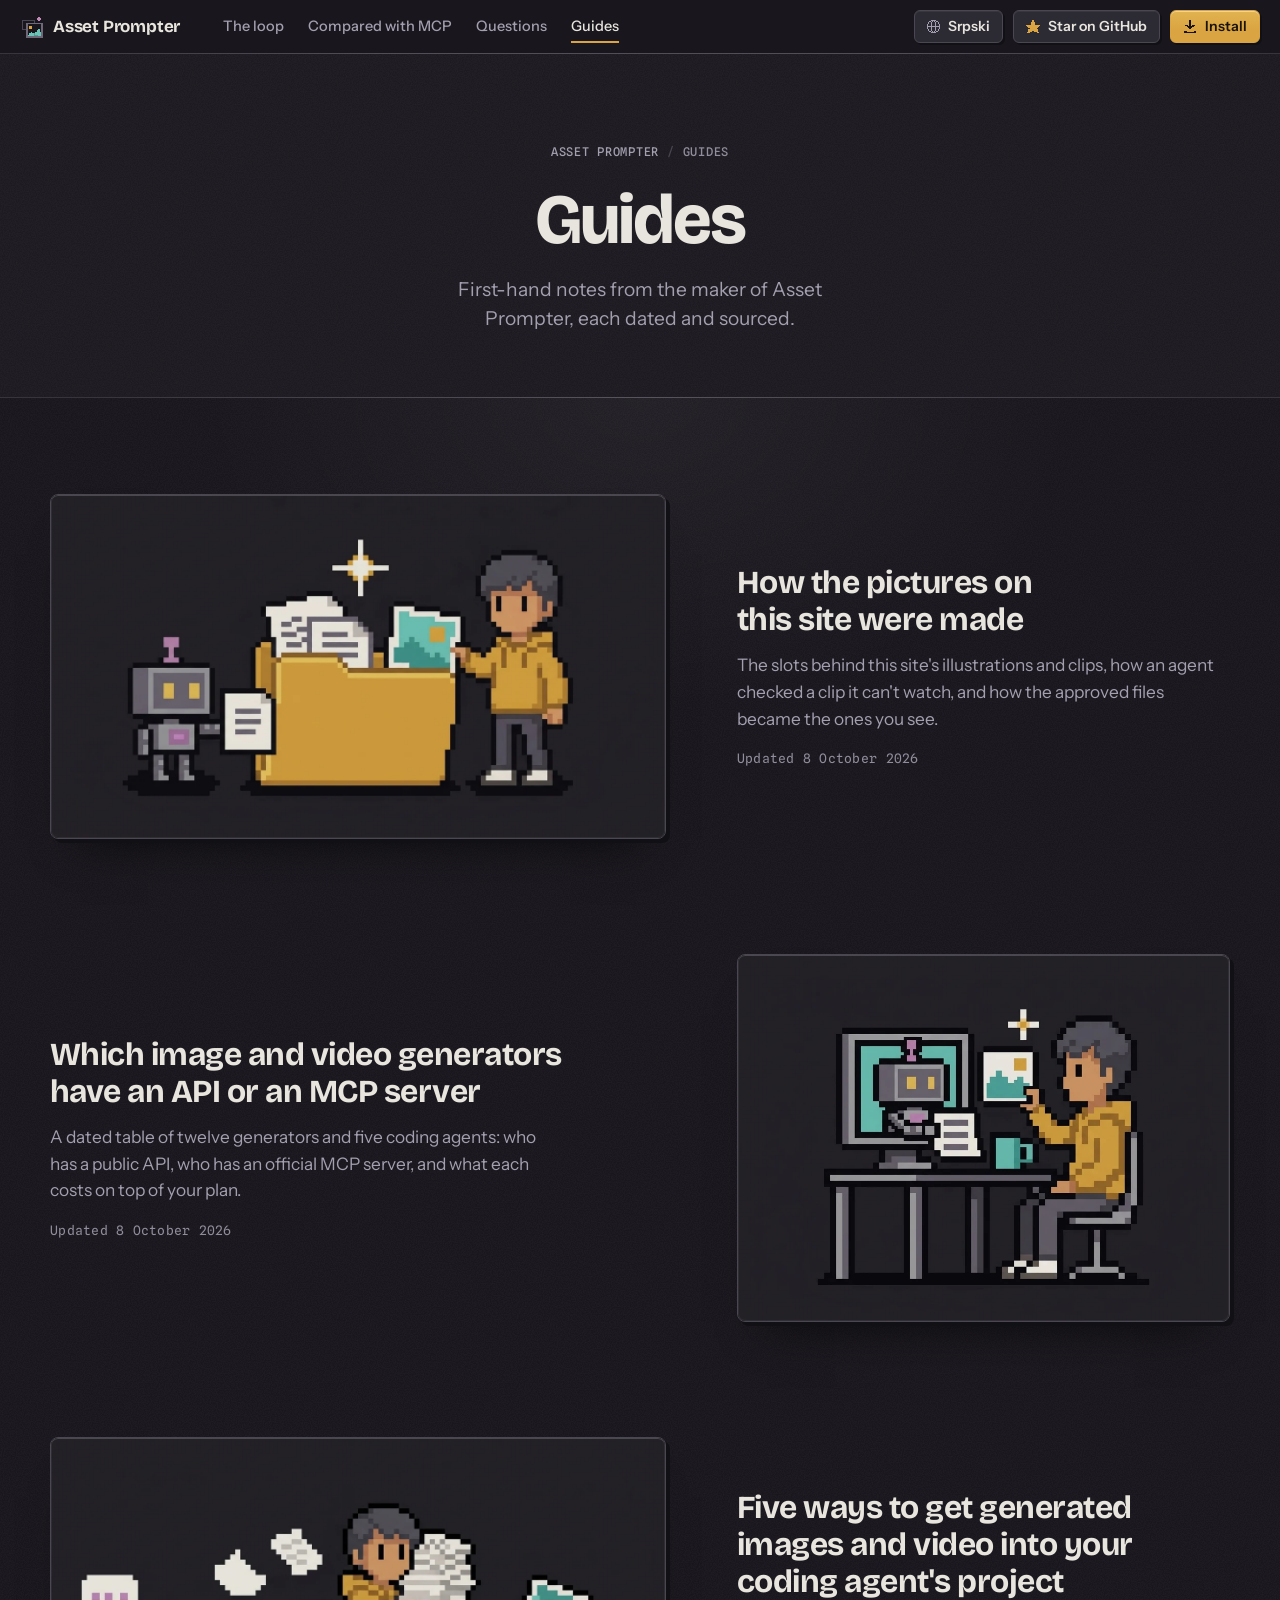
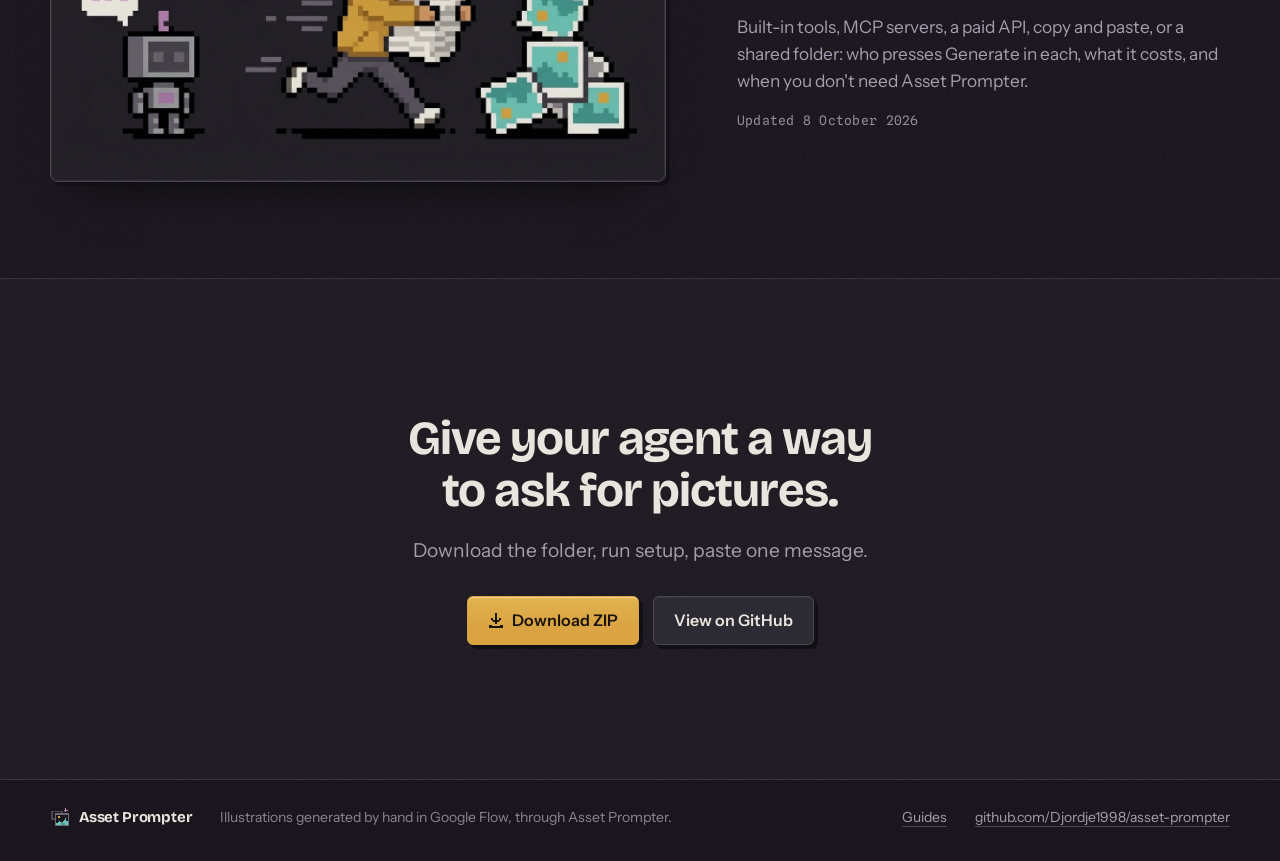
==== commit fcb1ff1e: "Guides: the language link names the language it leads to; keyboard focus in the bar keeps the page's" ====
--- a/guides/index.html
+++ b/guides/index.html
@@ -62,6 +62,28 @@
           // A Serbian choice that could not be replaced would send the English guide back to the Serbian one.
           location.replace(link.getAttribute("href") + (lang === "en" && !kept ? "?lang=en" : ""));
         });
+        // The bar stays at the top, but the browser takes it as under the room scroll-padding-top keeps for it: focusing one
+        // of its links from the keyboard would scroll the page half a window up. It stays where it was instead: scrolling
+        // to it at once undoes an instant scroll and stops a smooth one, even when the page has not moved yet.
+        var y = scrollY;
+        addEventListener("scroll", function () {
+          y = scrollY;
+        }, { passive: true });
+        document.addEventListener("focusin", function (event) {
+          if (!event.target.closest || !event.target.closest(".bar")) return;
+          // Only the keyboard's focus: a tap or a click does not scroll, and a flick still running is left alone.
+          try {
+            if (!event.target.matches(":focus-visible")) return;
+          } catch (e) {}
+          var at = y;
+          var stay = function () {
+            root.style.scrollBehavior = "auto";
+            scrollTo(0, at);
+            root.style.scrollBehavior = "";
+          };
+          stay();
+          requestAnimationFrame(stay);
+        });
         // Coming from the other language: start where the reader was. Once more when the fonts are in, if nothing has moved.
         var place = null;
         try {
@@ -123,7 +145,7 @@
     <meta name="apple-mobile-web-app-title" content="Asset Prompter" />
     <link rel="preload" href="/assets/fonts/bricolage-grotesque-v9-latin.woff2" as="font" type="font/woff2" crossorigin />
     <link rel="preload" href="/assets/fonts/instrument-sans-v4-latin.woff2" as="font" type="font/woff2" crossorigin />
-    <link rel="stylesheet" href="/styles.css?v=w2-046" />
+    <link rel="stylesheet" href="/styles.css?v=w2-047" />
     <!-- What search engines and AI answers read about the guide. The page's name and description are the title and
          the description above, the article's headline is the h1, the breadcrumb's names are those above the h1. The
          site, the app and the author are described on the home page (the same @id); the author is repeated in short. -->
@@ -215,9 +237,10 @@
       </nav>
       <div class="bar-right">
         <!-- The language: a plain link to this page in the other language, drawn like the home page's language button, which works
-             without a script. The script at the top keeps the choice and the reader's place. -->
+             without a script. It names the language it leads to, as a word where the bar has room and as its code on a phone. The script at the top keeps the choice and the reader's place. -->
         <a class="btn lang-btn" href="/sr/guides/" hreflang="sr" lang="sr-Latn" data-lang="sr" aria-label="Srpski: ova stranica na srpskom">
           <svg class="icon" width="14" height="14" aria-hidden="true"><use href="#i-globe" /></svg>
+          <span class="lang-name">Srpski</span>
           <span class="lang-code">SR</span>
         </a>
         <a class="btn bar-github" href="https://github.com/Djordje1998/asset-prompter" target="_blank" rel="noopener" aria-label="Star on GitHub: Asset Prompter" data-i18n-aria-label="star.label">
--- a/styles.css
+++ b/styles.css
@@ -4522,6 +4522,22 @@
   overflow-wrap: normal;
 }
 
+/* A guide's language link names the language it leads to: the word where the bar has room, its code on a phone, where
+   the home page's button shows only its code too. */
+.lang-name + .lang-code {
+  display: none;
+}
+
+@media (max-width: 480px) {
+  .lang-name {
+    display: none;
+  }
+
+  .lang-name + .lang-code {
+    display: inline;
+  }
+}
+
 /* A Serbian guide quotes in the marks of its own text, „…”, as the home page does, whatever the language of the words
    quoted (the browser's own Serbian marks end in “). */
 :root:lang(sr) :is(.prose, .guide-table) q {
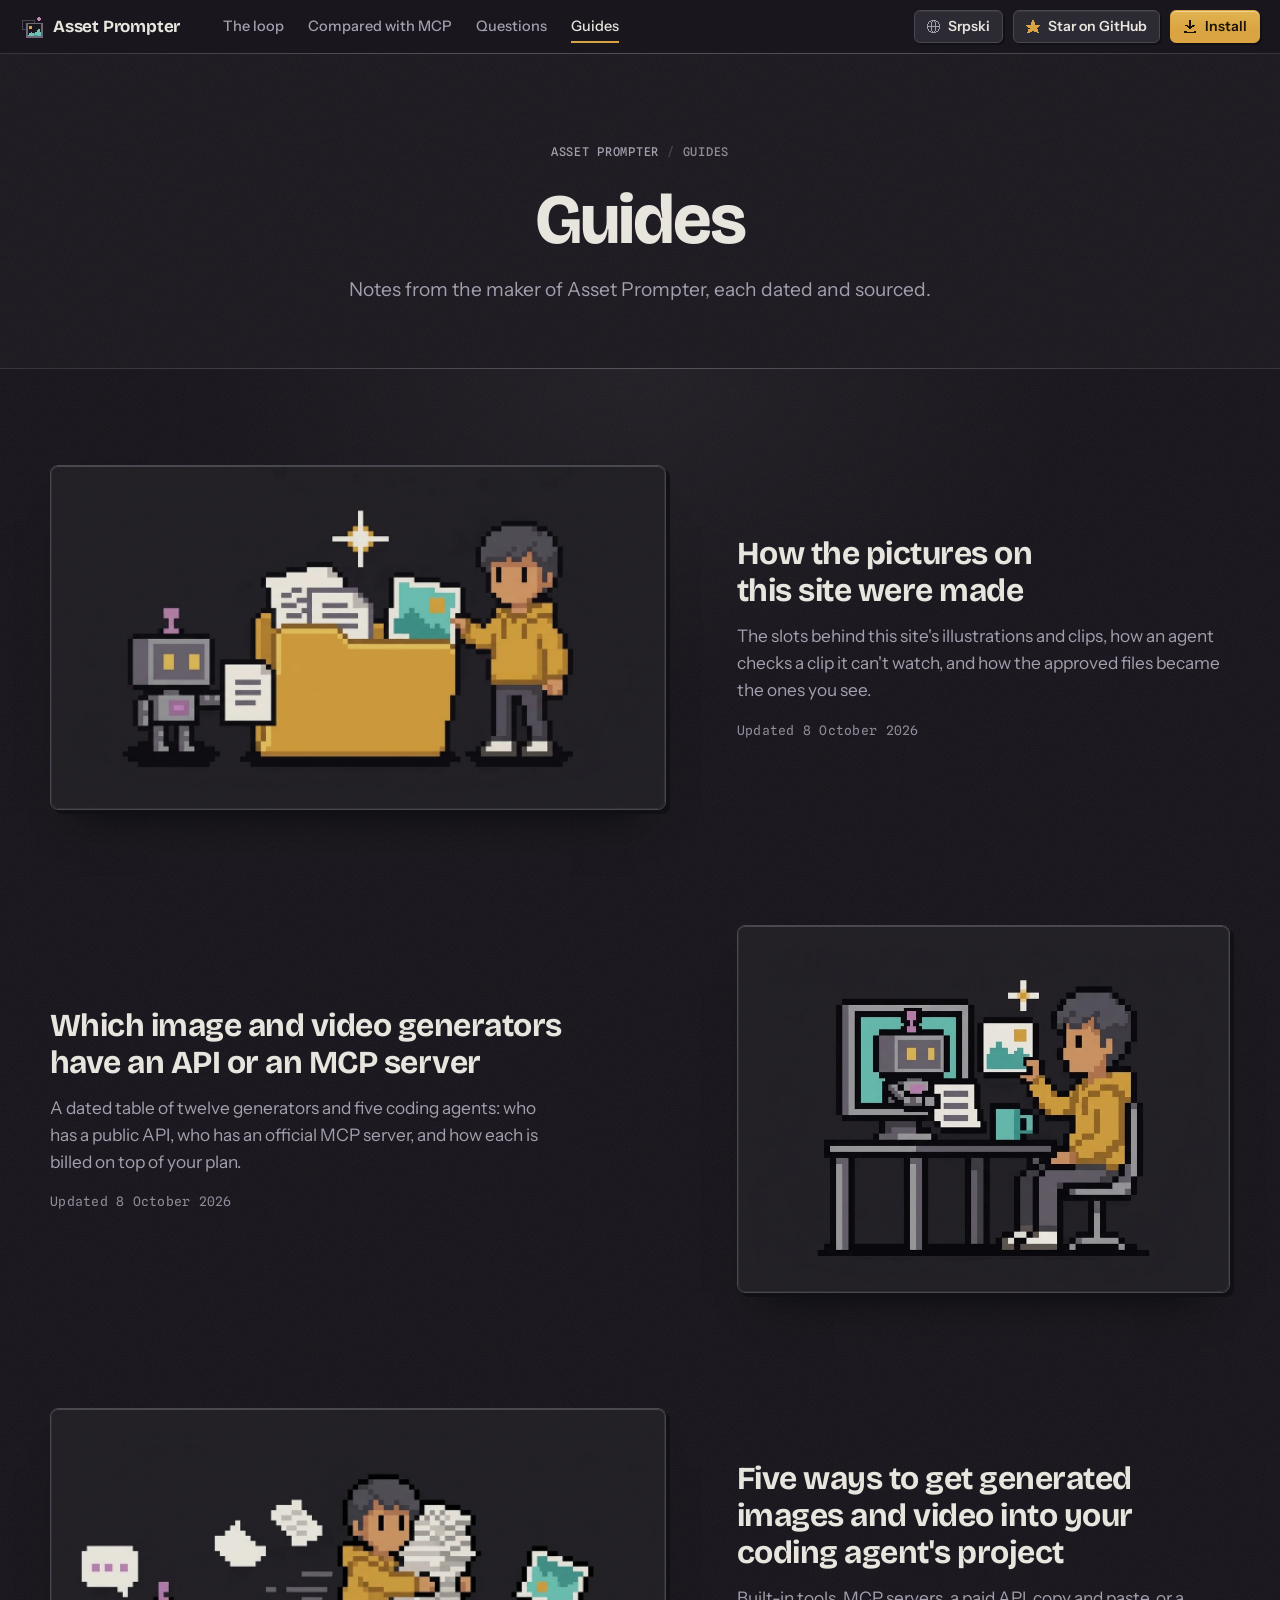
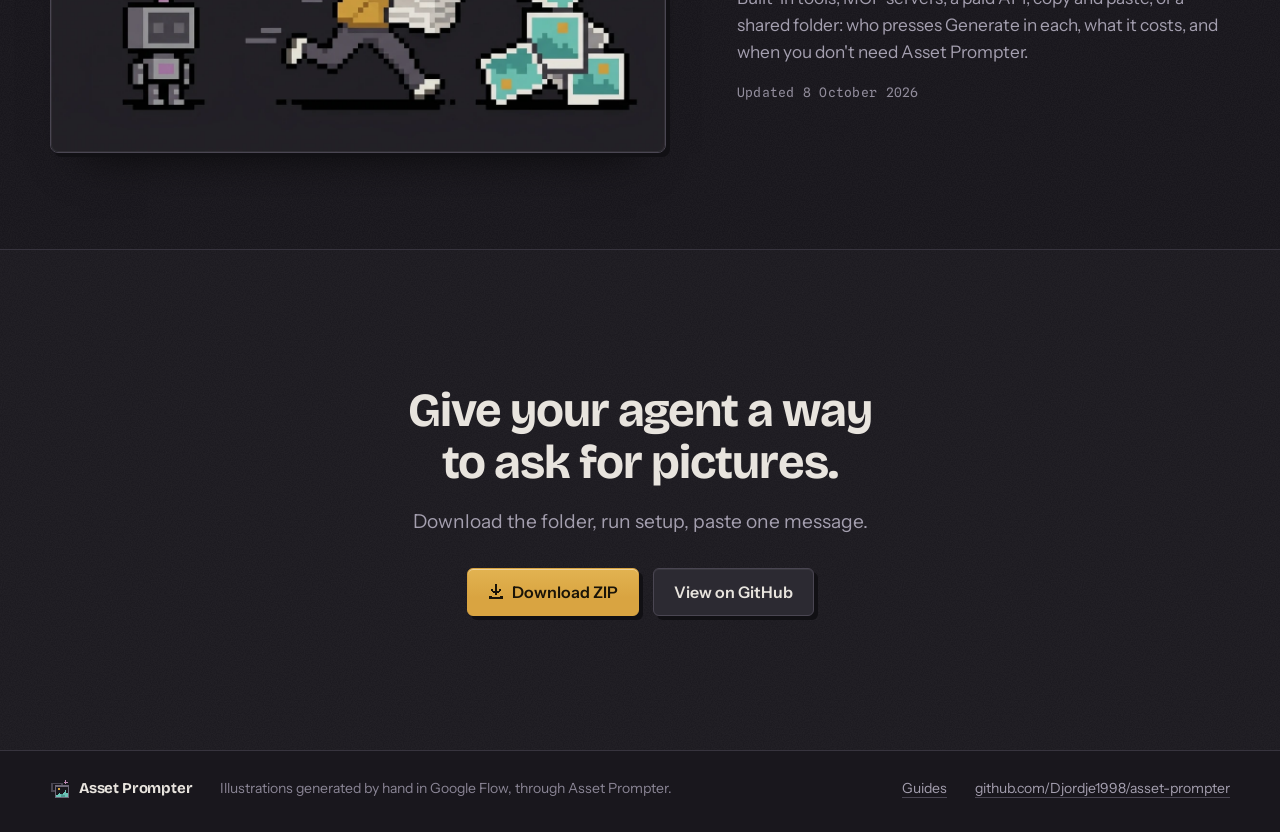
==== commit 7a192a03: "Guides: claims held to what was found (Not found cells, Flow automation, Codex plans, orbital-eats i" ====
--- a/guides/index.html
+++ b/guides/index.html
@@ -145,7 +145,7 @@
     <meta name="apple-mobile-web-app-title" content="Asset Prompter" />
     <link rel="preload" href="/assets/fonts/bricolage-grotesque-v9-latin.woff2" as="font" type="font/woff2" crossorigin />
     <link rel="preload" href="/assets/fonts/instrument-sans-v4-latin.woff2" as="font" type="font/woff2" crossorigin />
-    <link rel="stylesheet" href="/styles.css?v=w2-047" />
+    <link rel="stylesheet" href="/styles.css?v=w2-048" />
     <!-- What search engines and AI answers read about the guide. The page's name and description are the title and
          the description above, the article's headline is the h1, the breadcrumb's names are those above the h1. The
          site, the app and the author are described on the home page (the same @id); the author is repeated in short. -->
@@ -238,7 +238,7 @@
       <div class="bar-right">
         <!-- The language: a plain link to this page in the other language, drawn like the home page's language button, which works
              without a script. It names the language it leads to, as a word where the bar has room and as its code on a phone. The script at the top keeps the choice and the reader's place. -->
-        <a class="btn lang-btn" href="/sr/guides/" hreflang="sr" lang="sr-Latn" data-lang="sr" aria-label="Srpski: ova stranica na srpskom">
+        <a class="btn lang-btn" href="/sr/guides/" hreflang="sr" lang="sr-Latn" data-lang="sr" aria-label="Srpski (SR): ova stranica na srpskom">
           <svg class="icon" width="14" height="14" aria-hidden="true"><use href="#i-globe" /></svg>
           <span class="lang-name">Srpski</span>
           <span class="lang-code">SR</span>
@@ -265,7 +265,7 @@
           </nav>
           <div class="head">
             <h1 data-i18n="g.hub.h1">Guides</h1>
-            <p class="lead" data-i18n="g.hub.lead">First-hand notes from the maker of Asset Prompter, each dated and sourced.</p>
+            <p class="lead" data-i18n="g.hub.lead">Notes from the maker of Asset Prompter, each dated and sourced.</p>
           </div>
         </div>
       </section>
@@ -279,17 +279,17 @@
               </figure>
               <div class="row-text">
                 <h2 class="h-sub"><a href="/guides/how-this-site-was-made/" data-i18n="g.hub.made.h">How the pictures on this site were made</a></h2>
-                <p data-i18n="g.hub.made.p">The slots behind this site's illustrations and clips, how an agent checked a clip it can't watch, and how the approved files became the ones you see.</p>
+                <p data-i18n="g.hub.made.p">The slots behind this site's illustrations and clips, how an agent checks a clip it can't watch, and how the approved files became the ones you see.</p>
                 <p class="guide-meta" data-i18n="g.updated">Updated <time datetime="2026-10-08">8 October 2026</time></p>
               </div>
             </article>
             <article class="row is-flip">
               <figure class="row-pic">
-                <img src="/assets/art/you-are-the-server.webp" data-i18n-alt="mcp.alt" alt="Pixel art: the person in the gold hoodie sits at their own desk and holds up a finished picture. The robot is inside the monitor and holds a prompt sheet out of the screen toward them." width="960" height="716" loading="lazy" />
+                <img src="/assets/art/you-are-the-server.webp" data-i18n-alt="mcp.alt" alt="Pixel art: the person in the gold hoodie sits at their own desk and holds up a finished picture. The robot is inside the monitor and holds a prompt sheet out of the screen toward them." width="960" height="716" loading="eager" />
               </figure>
               <div class="row-text">
                 <h2 class="h-sub"><a href="/guides/image-generators-api-mcp/" data-i18n="g.hub.api.h">Which image and video generators have an API or an MCP server</a></h2>
-                <p data-i18n="g.hub.api.p">A dated table of twelve generators and five coding agents: who has a public API, who has an official MCP server, and what each costs on top of your plan.</p>
+                <p data-i18n="g.hub.api.p">A dated table of twelve generators and five coding agents: who has a public API, who has an official MCP server, and how each is billed on top of your plan.</p>
                 <p class="guide-meta" data-i18n="g.updated">Updated <time datetime="2026-10-08">8 October 2026</time></p>
               </div>
             </article>
--- a/styles.css
+++ b/styles.css
@@ -4375,6 +4375,7 @@
   gap: 4px 8px;
   margin-bottom: 22px;
   color: var(--faint);
+  text-align: center;
   font: 500 12px/1.4 var(--mono);
   letter-spacing: 0.06em;
   text-transform: uppercase;
@@ -4671,6 +4672,12 @@
   white-space: nowrap;
 }
 
+/* The clip on "How this site was made" is the only picture on the site a keyboard can reach. Its frames clip what is
+   drawn outside them, so its ring goes inside the picture. */
+.guide-wide video:focus-visible {
+  outline-offset: -4px;
+}
+
 .guide-table td {
   color: var(--muted);
 }
@@ -4798,7 +4805,13 @@
   }
 
   .guide-table tbody th {
-    min-width: 0;
+    min-width: 8.5em;
     max-width: 8.5em;
   }
-}
+
+  /* A long slot name breaks at its hyphens rather than run under the next column. */
+  .guide-table tbody th code {
+    white-space: normal;
+    overflow-wrap: normal;
+  }
+}
